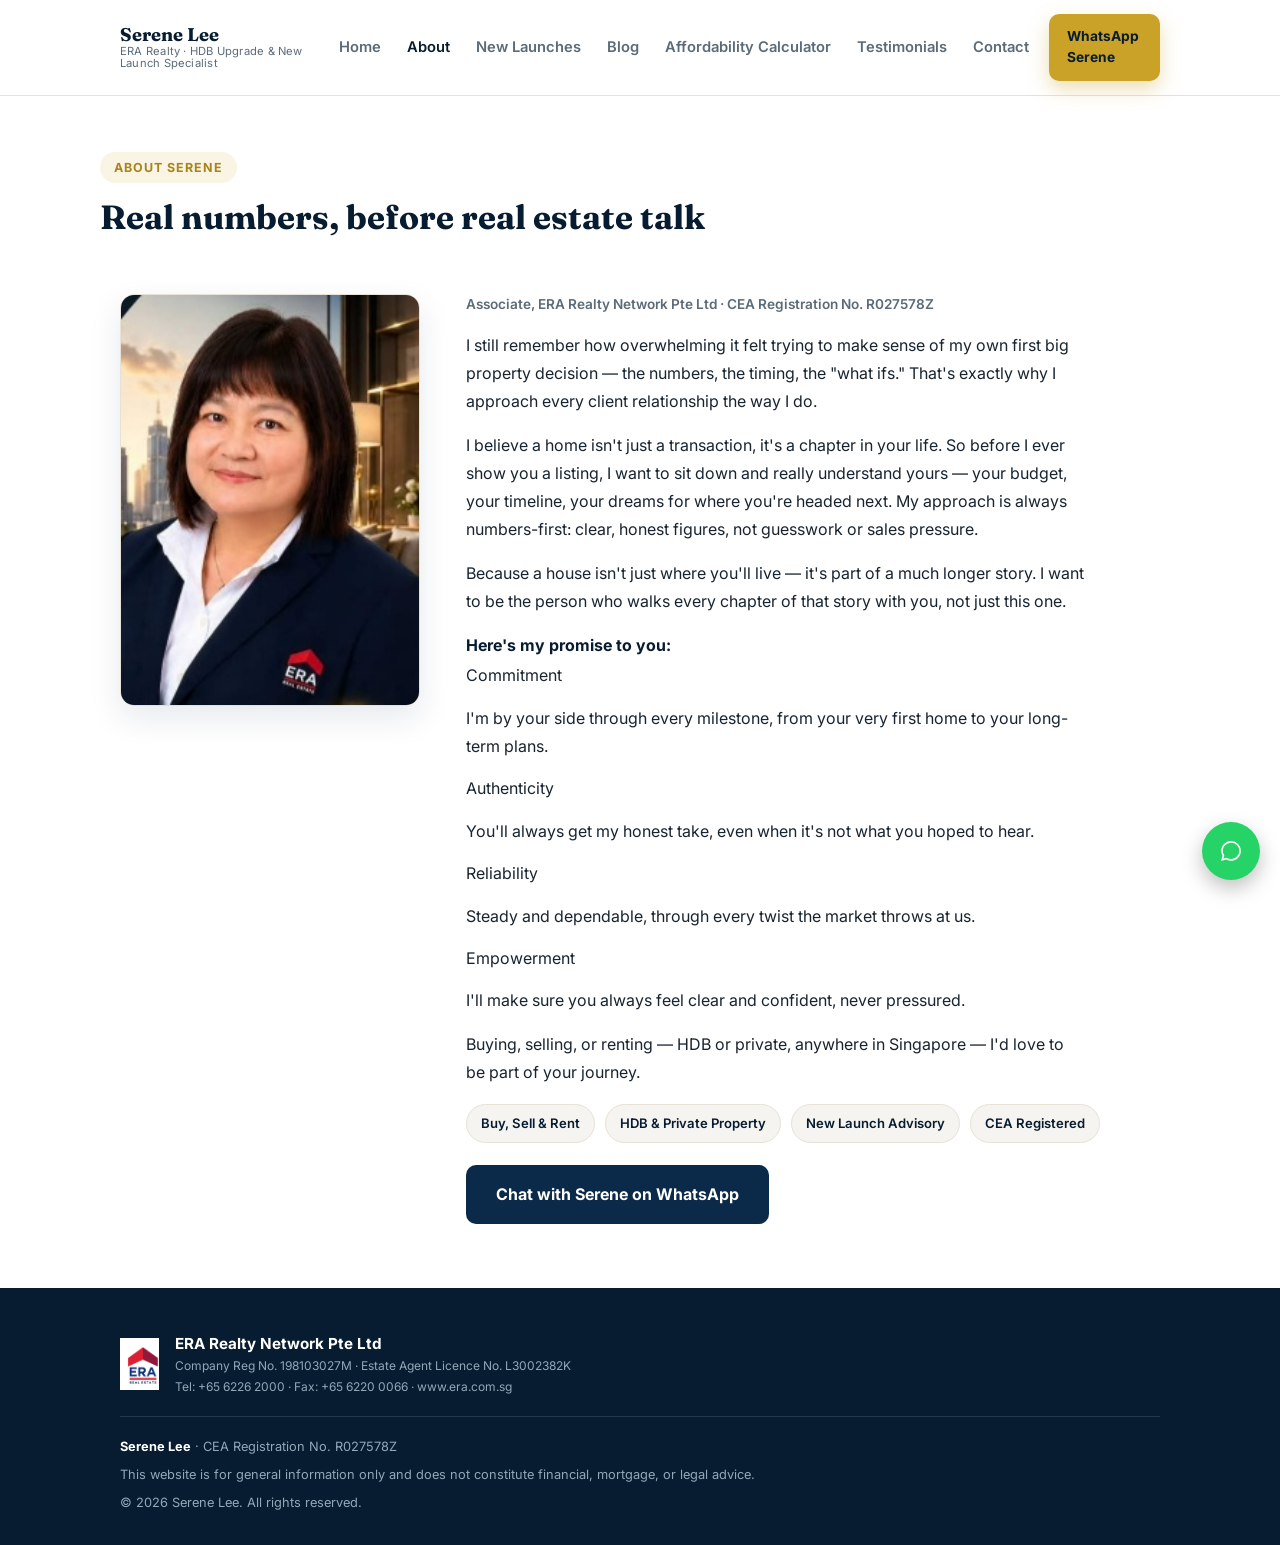
==== about.html @ b57a570b "Add files via upload" ====
<!DOCTYPE html>
<html lang="en-SG">
<head>
<meta charset="UTF-8">
<meta name="viewport" content="width=device-width, initial-scale=1.0">
<title>About Serene Lee | ERA Realty Associate</title>
<meta name="description" content="Meet Serene Lee — ERA Realty associate helping clients buy, sell, and rent HDB and private property across Singapore, with a numbers-first, relationship-focused approach.">
<link rel="icon" href="data:image/svg+xml,<svg xmlns=%22http://www.w3.org/2000/svg%22 viewBox=%220 0 100 100%22><rect width=%22100%22 height=%22100%22 rx=%2220%22 fill=%22%230b2a4a%22/><text x=%2250%22 y=%2266%22 font-size=%2258%22 text-anchor=%22middle%22 fill=%22%23c9a227%22 font-family=%22Georgia,serif%22>S</text></svg>">
<link rel="preconnect" href="https://fonts.googleapis.com">
<link rel="preconnect" href="https://fonts.gstatic.com" crossorigin>
<link href="https://fonts.googleapis.com/css2?family=Fraunces:wght@500;600;700&family=Inter:wght@400;500;600;700&display=swap" rel="stylesheet">
<link rel="stylesheet" href="styles.css">
</head>
<body>

<header>
  <div class="nav-wrap">
    <a href="index.html" class="brand">
      <strong>Serene Lee</strong>
      <span>ERA Realty &middot; HDB Upgrade &amp; New Launch Specialist</span>
    </a>
    <nav class="nav-links" id="navLinks">
      <a href="index.html">Home</a>
      <a href="about.html" class="active">About</a>
      <a href="new-launches.html">New Launches</a>
      <a href="blog.html">Blog</a>
      <a href="calculator.html">Affordability Calculator</a>
      <a href="testimonials.html">Testimonials</a>
      <a href="contact.html">Contact</a>
    </nav>
    <div class="nav-cta">
      <a href="https://wa.me/6580868568?text=Hi%20Serene%2C%20I%20found%20your%20website%20and%20would%20like%20to%20find%20out%20more." target="_blank" rel="noopener" class="btn btn-gold btn-sm">WhatsApp Serene</a>
      <button class="nav-toggle" id="navToggle" aria-label="Toggle menu">&#9776;</button>
    </div>
  </div>
</header>

<div class="page-hero container">
  <span class="eyebrow">About Serene</span>
  <h1 style="font-size:2.1rem;max-width:700px;">Real numbers, before real estate talk</h1>
</div>

<section style="padding-top:20px;">
  <div class="container about-grid">
    <img src="assets/serene-photo.jpg" alt="Serene Lee, ERA Realty" class="about-photo">
    <div class="about-copy">
      <div class="cea">Associate, ERA Realty Network Pte Ltd &middot; CEA Registration No. R027578Z</div>
      <p>I still remember how overwhelming it felt trying to make sense of my own first big property decision — the numbers, the timing, the "what ifs." That's exactly why I approach every client relationship the way I do.</p>
      <p>I believe a home isn't just a transaction, it's a chapter in your life. So before I ever show you a listing, I want to sit down and really understand yours — your budget, your timeline, your dreams for where you're headed next. My approach is always numbers-first: clear, honest figures, not guesswork or sales pressure.</p>
      <p>Because a house isn't just where you'll live — it's part of a much longer story. I want to be the person who walks every chapter of that story with you, not just this one.</p>
      <p style="font-weight:700;color:var(--navy-900);margin-bottom:4px;">Here's my promise to you:</p>
      <div class="care-grid">
        <div class="care-item"><span class="care-label">Commitment</span><p>I'm by your side through every milestone, from your very first home to your long-term plans.</p></div>
        <div class="care-item"><span class="care-label">Authenticity</span><p>You'll always get my honest take, even when it's not what you hoped to hear.</p></div>
        <div class="care-item"><span class="care-label">Reliability</span><p>Steady and dependable, through every twist the market throws at us.</p></div>
        <div class="care-item"><span class="care-label">Empowerment</span><p>I'll make sure you always feel clear and confident, never pressured.</p></div>
      </div>
      <p>Buying, selling, or renting — HDB or private, anywhere in Singapore — I'd love to be part of your journey.</p>
      <div class="chip-row">
        <span class="chip">Buy, Sell &amp; Rent</span>
        <span class="chip">HDB &amp; Private Property</span>
        <span class="chip">New Launch Advisory</span>
        <span class="chip">CEA Registered</span>
      </div>
      <a href="https://wa.me/6580868568?text=Hi%20Serene%2C%20I%27d%20like%20to%20find%20out%20more%20about%20upgrading%20from%20my%20HDB." target="_blank" rel="noopener" class="btn btn-navy">Chat with Serene on WhatsApp</a>
    </div>
  </div>
</section>

<!-- FOOTER -->
<footer>
  <div class="container">
    <div class="footer-era">
      <img src="assets/era-logo.png" alt="ERA Realty Network logo" class="era-logo">
      <div>
        <div class="footer-era-name">ERA Realty Network Pte Ltd</div>
        <div class="footer-era-line">Company Reg No. 198103027M &middot; Estate Agent Licence No. L3002382K</div>
        <div class="footer-era-line">Tel: +65 6226 2000 &middot; Fax: +65 6220 0066 &middot; www.era.com.sg</div>
      </div>
    </div>
    <div class="legal-box">
      <p><strong>Serene Lee</strong> &middot; CEA Registration No. R027578Z</p>
      <p>This website is for general information only and does not constitute financial, mortgage, or legal advice.</p>
      <p>&copy; <span id="year"></span> Serene Lee. All rights reserved.</p>
    </div>
  </div>
</footer>

<a href="https://wa.me/6580868568?text=Hi%20Serene%2C%20I%20found%20your%20website%20and%20would%20like%20to%20find%20out%20more." target="_blank" rel="noopener" class="fab-wa" aria-label="Chat on WhatsApp">
  <svg width="30" height="30" viewBox="0 0 24 24" fill="white"><path d="M17.6 6.32A7.85 7.85 0 0 0 12.04 4c-4.34 0-7.87 3.53-7.87 7.87 0 1.39.36 2.74 1.05 3.93L4 20l4.32-1.13a7.86 7.86 0 0 0 3.72.95h.01c4.34 0 7.87-3.53 7.87-7.87 0-2.1-.82-4.08-2.32-5.63zm-5.56 12.1h-.01a6.5 6.5 0 0 1-3.32-.91l-.24-.14-2.47.65.66-2.41-.16-.25a6.53 6.53 0 0 1-1-3.49c0-3.61 2.94-6.55 6.56-6.55a6.5 6.5 0 0 1 4.63 1.92 6.5 6.5 0 0 1 1.92 4.63c0 3.62-2.94 6.55-6.57 6.55z"/></svg>
</a>

<script src="main.js"></script>
</body>
</html>
---- styles.css ----
/* ==========================================================
   Serene Lee | iamserenelee.com — shared stylesheet
   Used by every page in the multi-page site.
========================================================== */
:root{
  --navy:#0b2a4a;
  --navy-800:#0f3b63;
  --navy-900:#071c30;
  --gold:#c9a227;
  --gold-dark:#a9841a;
  --cream:#ffffff;
  --cream-2:#f5f4f0;
  --ink:#182430;
  --muted:#5c6b78;
  --line:#e6e2d8;
  --success-bg:#eaf3ec;
  --success-ink:#1f5c3e;
  --amber-bg:#fbf1e0;
  --amber-ink:#8a5a12;
  --radius:14px;
  --shadow:0 12px 32px rgba(11,42,74,0.10);
}
*{box-sizing:border-box;}
html{scroll-behavior:smooth;}
body{
  margin:0;
  font-family:'Inter',-apple-system,BlinkMacSystemFont,'Segoe UI',sans-serif;
  color:var(--ink);
  background:var(--cream);
  line-height:1.55;
  -webkit-font-smoothing:antialiased;
}
h1,h2,h3,h4{
  font-family:'Fraunces',Georgia,serif;
  color:var(--navy-900);
  margin:0 0 .5em;
  line-height:1.2;
}
img{max-width:100%;display:block;}
a{color:inherit;}
.container{max-width:1080px;margin:0 auto;padding:0 20px;}
section{padding:64px 0;}
@media(max-width:640px){section{padding:44px 0;}}
.eyebrow{
  display:inline-block;
  font-size:.78rem;
  font-weight:700;
  letter-spacing:.08em;
  text-transform:uppercase;
  color:var(--gold-dark);
  background:rgba(201,162,39,.12);
  padding:6px 14px;
  border-radius:999px;
  margin-bottom:14px;
}
.btn{
  display:inline-flex;
  align-items:center;
  justify-content:center;
  gap:8px;
  padding:15px 28px;
  border-radius:10px;
  font-weight:700;
  font-size:1rem;
  text-decoration:none;
  cursor:pointer;
  border:2px solid transparent;
  transition:transform .15s ease, box-shadow .15s ease, background .15s ease;
  font-family:'Inter',sans-serif;
}
.btn:active{transform:translateY(1px);}
.btn-gold{background:var(--gold);color:var(--navy-900);box-shadow:0 8px 20px rgba(201,162,39,.35);}
.btn-gold:hover{background:var(--gold-dark);}
.btn-outline{background:transparent;border-color:rgba(255,255,255,.55);color:#fff;}
.btn-outline:hover{background:rgba(255,255,255,.12);}
.btn-navy{background:var(--navy);color:#fff;}
.btn-navy:hover{background:var(--navy-800);}
.btn-block{width:100%;}
.btn-sm{padding:10px 16px;font-size:.86rem;}

/* HEADER / NAV */
header{
  position:sticky;top:0;z-index:50;
  background:rgba(255,255,255,.95);
  backdrop-filter:blur(8px);
  border-bottom:1px solid var(--line);
}
.nav-wrap{
  display:flex;align-items:center;justify-content:space-between;
  gap:20px;padding:14px 20px;max-width:1080px;margin:0 auto;
}
.brand{display:flex;flex-direction:column;line-height:1.1;font-family:'Fraunces',serif;text-decoration:none;}
.brand strong{font-size:1.15rem;color:var(--navy-900);}
.brand span{font-size:.7rem;color:var(--muted);font-family:'Inter',sans-serif;letter-spacing:.02em;}
.nav-links{display:flex;gap:26px;font-size:.92rem;font-weight:600;}
.nav-links a{color:var(--muted);text-decoration:none;white-space:nowrap;}
.nav-links a:hover{color:var(--navy-900);}
.nav-links a.active{color:var(--navy-900);}
.nav-cta{display:flex;gap:10px;align-items:center;}
.nav-toggle{
  display:none;background:none;border:none;font-size:1.5rem;line-height:1;
  cursor:pointer;color:var(--navy-900);padding:4px 6px;
}
@media(max-width:900px){
  .nav-links{
    display:none;position:absolute;top:100%;left:0;right:0;
    background:#fff;border-bottom:1px solid var(--line);
    flex-direction:column;gap:0;padding:8px 0;box-shadow:0 12px 24px rgba(11,42,74,.08);
  }
  .nav-links.open{display:flex;}
  .nav-links a{padding:12px 24px;border-bottom:1px solid var(--cream-2);}
  .nav-toggle{display:block;}
  .nav-wrap{position:relative;}
  .nav-cta .btn-sm span.btn-label-full{display:none;}
}

/* HERO */
.hero{
  background:linear-gradient(160deg,var(--navy-900) 0%,var(--navy) 55%,var(--navy-800) 100%);
  color:#fff;padding:64px 0 56px;position:relative;overflow:hidden;
}
.hero::after{
  content:"";position:absolute;inset:0;
  background:radial-gradient(circle at 85% 10%, rgba(201,162,39,.18), transparent 45%);
  pointer-events:none;
}
.hero .container{position:relative;display:flex;gap:50px;align-items:center;flex-wrap:wrap;}
.hero-copy{flex:1;min-width:280px;}
.hero h1{color:#fff;font-size:2.15rem;max-width:600px;}
.hero p.lead{font-size:1.06rem;color:#d9e2ec;max-width:540px;margin-bottom:26px;}
.hero .cta-row{display:flex;flex-wrap:wrap;gap:14px;margin-bottom:30px;}
.hero-photo{
  width:220px;height:300px;object-fit:cover;border-radius:14px;
  box-shadow:0 20px 50px rgba(0,0,0,.35);flex-shrink:0;
}
.trust-row{display:flex;flex-wrap:wrap;gap:10px;}
.trust-chip{
  font-size:.8rem;font-weight:600;color:#eef2f6;
  background:rgba(255,255,255,.08);border:1px solid rgba(255,255,255,.18);
  padding:8px 14px;border-radius:999px;
}
.page-hero{padding:56px 0 20px;}
.page-hero p{color:var(--muted);max-width:600px;font-size:.98rem;}

/* SECTION HEAD */
.section-head{text-align:center;max-width:640px;margin:0 auto 40px;}
.section-head p{color:var(--muted);font-size:1.02rem;}
.section-band{display:flex;justify-content:space-between;align-items:flex-end;margin-bottom:28px;flex-wrap:wrap;gap:12px;}
.section-band .see-all{font-weight:700;color:var(--navy-900);font-size:.9rem;text-decoration:none;}
.band-alt{background:var(--cream-2);}

/* CHIPS */
.chip-row{display:flex;gap:10px;margin:18px 0 22px;flex-wrap:wrap;}
.chip{
  background:var(--cream-2);border:1px solid var(--line);padding:8px 14px;
  border-radius:999px;font-size:.82rem;font-weight:600;color:var(--navy-900);
}

/* CARD GRIDS: launches + blog preview */
.card-grid{display:grid;grid-template-columns:repeat(3,1fr);gap:22px;}
@media(max-width:860px){.card-grid{grid-template-columns:1fr 1fr;}}
@media(max-width:600px){.card-grid{grid-template-columns:1fr;}}
.launch-card{background:#fff;border:1px solid var(--line);border-radius:var(--radius);overflow:hidden;display:flex;flex-direction:column;}
.launch-thumb{height:150px;position:relative;overflow:hidden;background:var(--cream-2);}
.launch-thumb img{width:100%;height:100%;object-fit:cover;display:block;}
.launch-status{
  position:absolute;top:12px;left:12px;background:#fff;color:var(--navy-900);
  font-size:.7rem;font-weight:700;padding:4px 10px;border-radius:999px;
}
.launch-body{padding:18px;flex:1;display:flex;flex-direction:column;}
.launch-name{font-weight:700;font-family:'Fraunces',serif;font-size:1.05rem;}
.launch-meta{color:var(--muted);font-size:.82rem;margin:6px 0;}
.launch-price{color:var(--gold-dark);font-weight:700;font-size:.92rem;margin-bottom:14px;}
.launch-body .btn{margin-top:auto;}

.blog-card{border:1px solid var(--line);border-radius:var(--radius);padding:20px;background:#fff;}
.blog-tag{font-size:.7rem;font-weight:700;padding:4px 10px;border-radius:999px;background:var(--cream-2);color:var(--navy-900);}
.blog-title{font-family:'Fraunces',serif;font-weight:600;font-size:1.05rem;margin:12px 0 8px;}
.blog-excerpt{color:var(--muted);font-size:.85rem;line-height:1.55;}

.blog-list{display:flex;flex-direction:column;gap:1px;background:var(--line);border:1px solid var(--line);border-radius:var(--radius);overflow:hidden;}
.blog-row{background:#fff;padding:26px;display:flex;gap:24px;align-items:center;}
@media(max-width:600px){.blog-row{flex-direction:column;align-items:flex-start;}}
.blog-row-thumb{width:170px;height:110px;border-radius:10px;flex-shrink:0;}
@media(max-width:600px){.blog-row-thumb{width:100%;height:140px;}}

/* TESTIMONIAL PLACEHOLDER */
.testi-empty{
  background:var(--cream-2);border:1.5px dashed var(--line);border-radius:var(--radius);
  text-align:center;padding:44px 30px;max-width:560px;margin:0 auto;
}
.testi-empty .headline{color:var(--navy-900);font-weight:700;font-size:1.05rem;margin-bottom:8px;}
.testi-empty p{color:var(--muted);font-size:.92rem;margin:0;}
.testi-band{background:var(--navy-900);text-align:center;}
.testi-band .headline{color:#fff;font-weight:700;font-size:1.05rem;margin-bottom:6px;}
.testi-band p{color:#9fb2c2;font-size:.9rem;max-width:520px;margin:0 auto;}

/* CTA BANNER */
.cta-banner{background:var(--gold);display:flex;align-items:center;justify-content:space-between;gap:20px;flex-wrap:wrap;}
.cta-banner h2{margin:0;font-size:1.5rem;color:var(--navy-900);}
.cta-banner .btns{display:flex;gap:14px;flex-wrap:wrap;}

/* ABOUT */
.about-grid{display:grid;grid-template-columns:300px 1fr;gap:46px;align-items:start;}
@media(max-width:760px){.about-grid{grid-template-columns:1fr;}}
.about-photo{border-radius:var(--radius);overflow:hidden;box-shadow:var(--shadow);border:1px solid var(--line);width:100%;max-width:300px;}
.about-copy .cea{font-size:.85rem;color:var(--muted);margin-bottom:16px;font-weight:600;}
.about-copy p{line-height:1.75;font-size:1rem;max-width:620px;}

/* CALCULATOR (verbatim from live tested build) */
.calc-section{background:var(--cream);}
.calc-card{background:#fff;border:1px solid var(--line);border-radius:var(--radius);box-shadow:var(--shadow);padding:28px;max-width:720px;margin:0 auto;}
.field{margin-bottom:18px;}
.field label{display:block;font-weight:600;font-size:.92rem;margin-bottom:6px;color:var(--navy-900);}
.field .hint{font-size:.8rem;color:var(--muted);margin-top:4px;}
.field input[type="number"], .field input[type="text"], .field input[type="tel"], .field input[type="email"], .field select{
  width:100%;padding:12px 14px;border-radius:9px;border:1.5px solid var(--line);
  font-size:1rem;font-family:'Inter',sans-serif;background:#fdfcf9;color:var(--ink);
}
.field input:focus, .field select:focus{outline:none;border-color:var(--gold);background:#fff;}
.field-row{display:grid;grid-template-columns:1fr 1fr;gap:14px;}
@media(max-width:520px){.field-row{grid-template-columns:1fr;}}
.checkbox-row{display:flex;align-items:flex-start;gap:10px;margin-bottom:18px;font-size:.92rem;}
.checkbox-row input{margin-top:3px;width:18px;height:18px;flex-shrink:0;}
.cobuyer-block{display:none;border-left:3px solid var(--gold);padding-left:16px;margin:6px 0 18px;}
.cobuyer-block.show{display:block;}
.hdb-price-wrap input:disabled{background:var(--cream-2);color:var(--muted);}
.divider{height:1px;background:var(--line);margin:22px 0;}
#resultsPanel{display:none;margin-top:32px;}
#resultsPanel.show{display:block;}
.result-hero{background:linear-gradient(135deg,var(--navy) 0%,var(--navy-800) 100%);color:#fff;border-radius:var(--radius);padding:26px;text-align:center;margin-bottom:18px;}
.result-hero .figure{font-family:'Fraunces',serif;font-size:2.1rem;font-weight:600;color:var(--gold);margin:6px 0;}
.result-hero .sub{font-size:.88rem;color:#c9d4de;}
.result-grid{display:grid;grid-template-columns:1fr 1fr;gap:14px;margin-bottom:18px;}
@media(max-width:520px){.result-grid{grid-template-columns:1fr;}}
.result-tile{background:var(--cream-2);border-radius:10px;padding:16px;}
.result-tile .label{font-size:.78rem;font-weight:700;text-transform:uppercase;letter-spacing:.04em;color:var(--muted);margin-bottom:4px;}
.result-tile .value{font-size:1.25rem;font-weight:700;color:var(--navy-900);font-family:'Fraunces',serif;}
.result-tile .note{font-size:.78rem;color:var(--muted);margin-top:4px;}
.fit-box{border-radius:10px;padding:16px 18px;margin-bottom:18px;font-size:.92rem;}
.fit-good{background:var(--success-bg);color:var(--success-ink);border:1px solid #bfe0cc;}
.fit-warn{background:var(--amber-bg);color:var(--amber-ink);border:1px solid #edd6a5;}
.hdb-note{background:#fff;border:1px dashed var(--line);border-radius:10px;padding:14px 16px;font-size:.88rem;color:var(--muted);margin-bottom:18px;}
.assumptions{font-size:.78rem;color:var(--muted);margin-bottom:20px;}
.disclaimer{background:#fff8ea;border:1.5px solid #e7cd8b;border-radius:10px;padding:18px 20px;font-size:.88rem;color:#5a4a1c;margin:26px 0;display:flex;gap:12px;align-items:flex-start;}
.disclaimer svg{flex-shrink:0;margin-top:2px;}
.gate-card{background:var(--navy-900);color:#fff;border-radius:var(--radius);padding:26px;text-align:center;margin-top:10px;}
.gate-card h3{color:#fff;}
.gate-card p{color:#cdd8e2;font-size:.92rem;margin-bottom:18px;}
#leadForm{display:none;text-align:left;margin-top:18px;}
#leadForm.show{display:block;}
#leadForm .field label{color:#fff;}
#leadForm .field input, #leadForm .field select{background:#12385c;border-color:#2c4f70;color:#fff;}
#leadForm .field input::placeholder{color:#93a7b8;}
#leadForm .field .hint{color:#9fb2c2;}
.thankyou{display:none;text-align:center;padding:10px 0;}
.thankyou.show{display:block;}
.thankyou .check{font-size:2.4rem;margin-bottom:8px;}
.error-text{color:#b03a2e;font-size:.82rem;margin-top:6px;display:none;}
.error-text.show{display:block;}
.field.invalid input{border-color:#b03a2e;}

/* CONTACT */
.contact-grid{display:grid;grid-template-columns:1.1fr 1fr;gap:46px;}
@media(max-width:760px){.contact-grid{grid-template-columns:1fr;}}
.contact-form .field label{color:var(--navy-900);}
.wa-cta{
  display:flex;align-items:center;gap:12px;background:#1f7a4d;color:#fff;
  padding:16px 20px;border-radius:12px;text-decoration:none;font-weight:700;margin-bottom:20px;
}
.wa-cta:hover{background:#1a6941;}
.contact-card{background:#fff;border:1px solid var(--line);border-radius:12px;padding:22px;margin-bottom:20px;}
.contact-card .name{font-weight:700;color:var(--navy-900);margin-bottom:6px;}
.contact-card .lines{color:var(--muted);font-size:.9rem;line-height:1.7;}
.social-links{display:flex;gap:14px;margin-top:14px;}
.social-links a{
  width:38px;height:38px;border-radius:50%;background:var(--cream-2);
  display:flex;align-items:center;justify-content:center;border:1px solid var(--line);
  font-size:.75rem;font-weight:700;color:var(--navy-900);text-decoration:none;
}
.social-links a:hover{background:var(--gold);color:#fff;}

/* FOOTER */
footer{background:var(--navy-900);color:#cdd8e2;padding:44px 0 24px;}
.footer-era{display:flex;align-items:center;gap:16px;margin-bottom:20px;padding-bottom:20px;border-bottom:1px solid rgba(255,255,255,.12);flex-wrap:wrap;}
.era-logo{height:52px;}
.footer-era-name{color:#fff;font-weight:700;font-size:.95rem;}
.footer-era-line{font-size:.75rem;color:#93a7b8;margin-top:2px;}
.legal-box{font-size:.8rem;color:#93a7b8;}
.legal-box p{margin:0 0 8px;}
.legal-box strong{color:#fff;}

/* FLOATING WHATSAPP */
.fab-wa{
  position:fixed;bottom:20px;right:20px;z-index:60;
  width:58px;height:58px;border-radius:50%;background:#25D366;
  display:flex;align-items:center;justify-content:center;box-shadow:0 8px 20px rgba(0,0,0,.25);
  text-decoration:none;
}
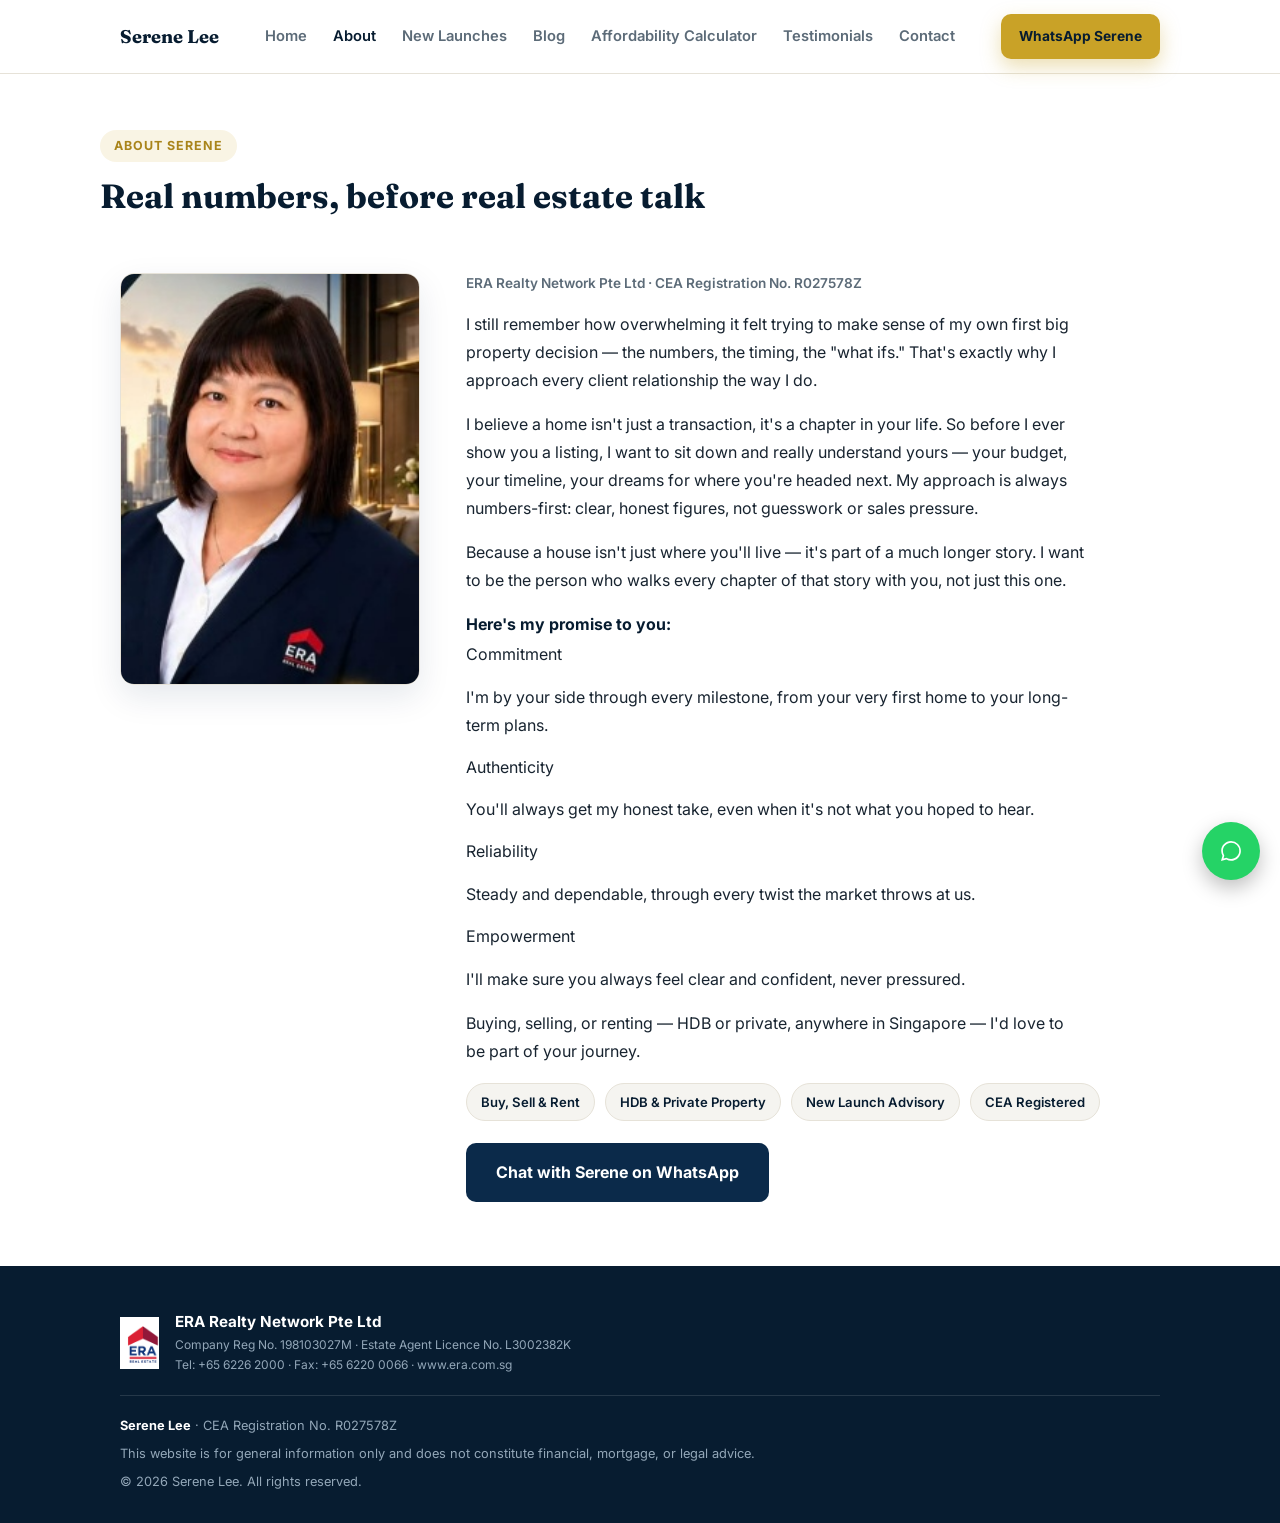
==== commit 6d57a26c: "Add files via upload" ====
--- a/about.html
+++ b/about.html
@@ -3,7 +3,7 @@
 <head>
 <meta charset="UTF-8">
 <meta name="viewport" content="width=device-width, initial-scale=1.0">
-<title>About Serene Lee | ERA Realty Associate</title>
+<title>About Serene Lee | ERA Realty</title>
 <meta name="description" content="Meet Serene Lee — ERA Realty associate helping clients buy, sell, and rent HDB and private property across Singapore, with a numbers-first, relationship-focused approach.">
 <link rel="icon" href="data:image/svg+xml,<svg xmlns=%22http://www.w3.org/2000/svg%22 viewBox=%220 0 100 100%22><rect width=%22100%22 height=%22100%22 rx=%2220%22 fill=%22%230b2a4a%22/><text x=%2250%22 y=%2266%22 font-size=%2258%22 text-anchor=%22middle%22 fill=%22%23c9a227%22 font-family=%22Georgia,serif%22>S</text></svg>">
 <link rel="preconnect" href="https://fonts.googleapis.com">
@@ -17,7 +17,6 @@
   <div class="nav-wrap">
     <a href="index.html" class="brand">
       <strong>Serene Lee</strong>
-      <span>ERA Realty &middot; HDB Upgrade &amp; New Launch Specialist</span>
     </a>
     <nav class="nav-links" id="navLinks">
       <a href="index.html">Home</a>
@@ -44,7 +43,7 @@
   <div class="container about-grid">
     <img src="assets/serene-photo.jpg" alt="Serene Lee, ERA Realty" class="about-photo">
     <div class="about-copy">
-      <div class="cea">Associate, ERA Realty Network Pte Ltd &middot; CEA Registration No. R027578Z</div>
+      <div class="cea">ERA Realty Network Pte Ltd &middot; CEA Registration No. R027578Z</div>
       <p>I still remember how overwhelming it felt trying to make sense of my own first big property decision — the numbers, the timing, the "what ifs." That's exactly why I approach every client relationship the way I do.</p>
       <p>I believe a home isn't just a transaction, it's a chapter in your life. So before I ever show you a listing, I want to sit down and really understand yours — your budget, your timeline, your dreams for where you're headed next. My approach is always numbers-first: clear, honest figures, not guesswork or sales pressure.</p>
       <p>Because a house isn't just where you'll live — it's part of a much longer story. I want to be the person who walks every chapter of that story with you, not just this one.</p>
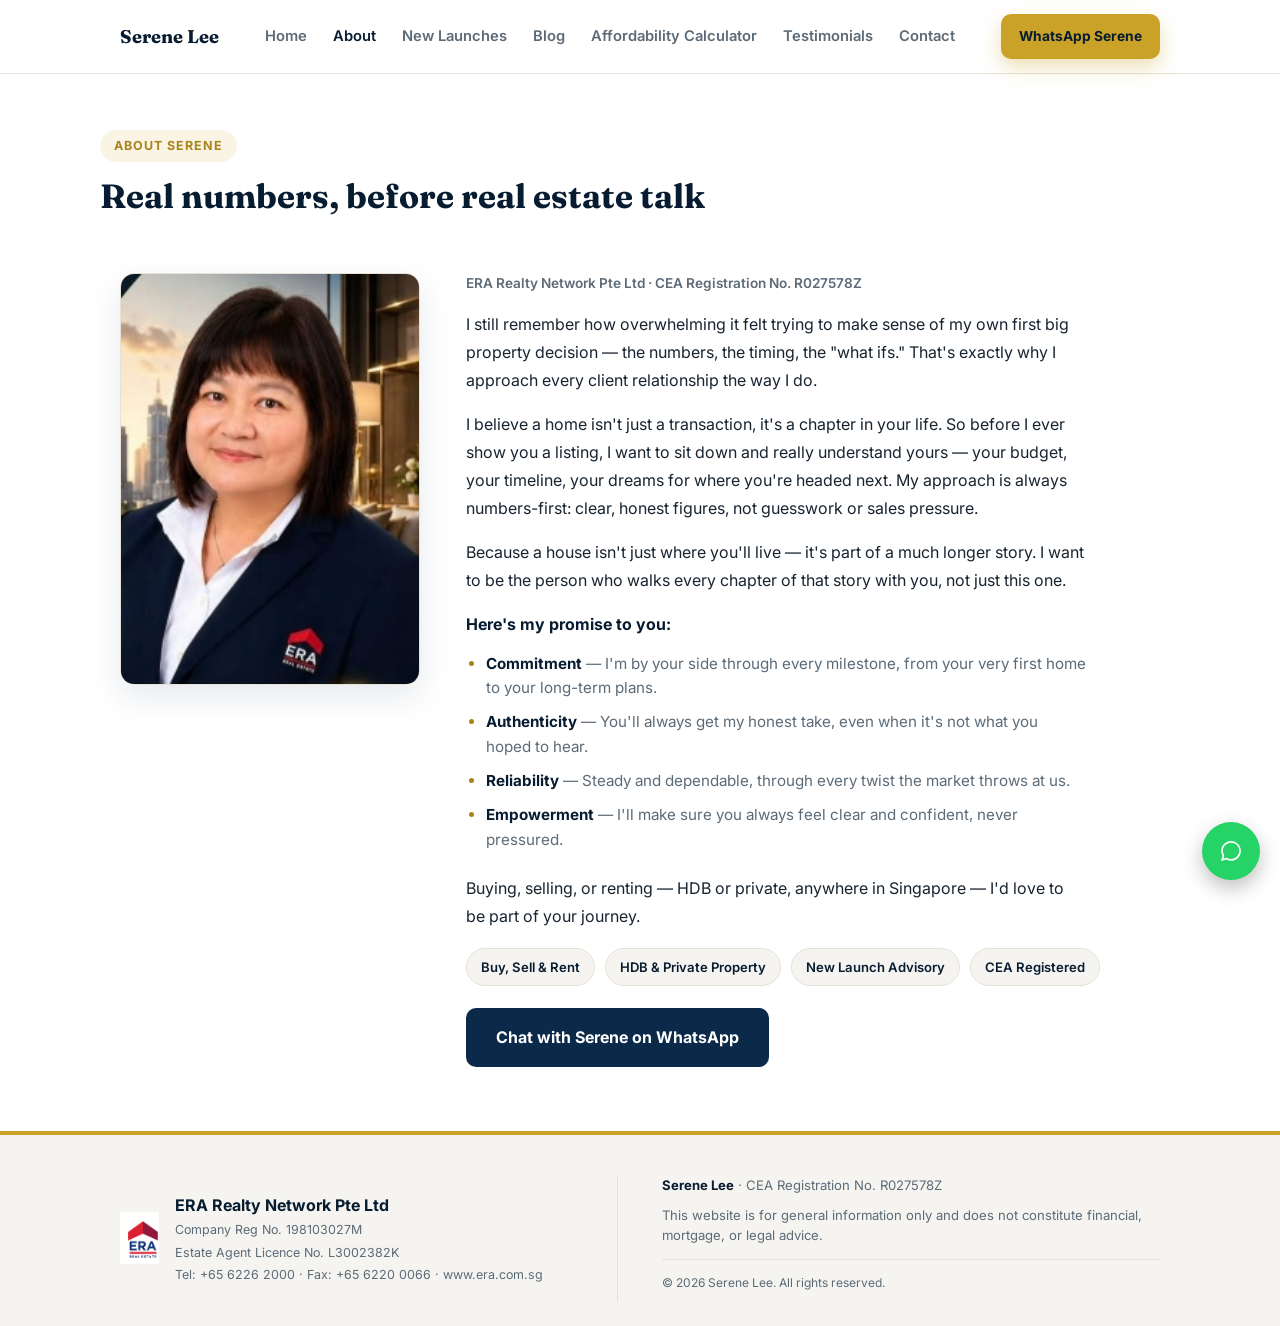
==== commit 6a3157ed: "Add files via upload" ====
--- a/about.html
+++ b/about.html
@@ -48,12 +48,12 @@
       <p>I believe a home isn't just a transaction, it's a chapter in your life. So before I ever show you a listing, I want to sit down and really understand yours — your budget, your timeline, your dreams for where you're headed next. My approach is always numbers-first: clear, honest figures, not guesswork or sales pressure.</p>
       <p>Because a house isn't just where you'll live — it's part of a much longer story. I want to be the person who walks every chapter of that story with you, not just this one.</p>
       <p style="font-weight:700;color:var(--navy-900);margin-bottom:4px;">Here's my promise to you:</p>
-      <div class="care-grid">
-        <div class="care-item"><span class="care-label">Commitment</span><p>I'm by your side through every milestone, from your very first home to your long-term plans.</p></div>
-        <div class="care-item"><span class="care-label">Authenticity</span><p>You'll always get my honest take, even when it's not what you hoped to hear.</p></div>
-        <div class="care-item"><span class="care-label">Reliability</span><p>Steady and dependable, through every twist the market throws at us.</p></div>
-        <div class="care-item"><span class="care-label">Empowerment</span><p>I'll make sure you always feel clear and confident, never pressured.</p></div>
-      </div>
+      <ul class="care-list">
+        <li><strong>Commitment</strong> — I'm by your side through every milestone, from your very first home to your long-term plans.</li>
+        <li><strong>Authenticity</strong> — You'll always get my honest take, even when it's not what you hoped to hear.</li>
+        <li><strong>Reliability</strong> — Steady and dependable, through every twist the market throws at us.</li>
+        <li><strong>Empowerment</strong> — I'll make sure you always feel clear and confident, never pressured.</li>
+      </ul>
       <p>Buying, selling, or renting — HDB or private, anywhere in Singapore — I'd love to be part of your journey.</p>
       <div class="chip-row">
         <span class="chip">Buy, Sell &amp; Rent</span>
@@ -73,7 +73,8 @@
       <img src="assets/era-logo.png" alt="ERA Realty Network logo" class="era-logo">
       <div>
         <div class="footer-era-name">ERA Realty Network Pte Ltd</div>
-        <div class="footer-era-line">Company Reg No. 198103027M &middot; Estate Agent Licence No. L3002382K</div>
+        <div class="footer-era-line">Company Reg No. 198103027M</div>
+        <div class="footer-era-line">Estate Agent Licence No. L3002382K</div>
         <div class="footer-era-line">Tel: +65 6226 2000 &middot; Fax: +65 6220 0066 &middot; www.era.com.sg</div>
       </div>
     </div>
--- a/styles.css
+++ b/styles.css
@@ -206,6 +206,12 @@
 .about-photo{border-radius:var(--radius);overflow:hidden;box-shadow:var(--shadow);border:1px solid var(--line);width:100%;max-width:300px;}
 .about-copy .cea{font-size:.85rem;color:var(--muted);margin-bottom:16px;font-weight:600;}
 .about-copy p{line-height:1.75;font-size:1rem;max-width:620px;}
+
+/* CARE mission list */
+ul.care-list{margin:14px 0 22px;padding-left:20px;max-width:620px;}
+ul.care-list li{margin-bottom:10px;line-height:1.6;font-size:.95rem;color:var(--muted);}
+ul.care-list li strong{color:var(--navy-900);}
+ul.care-list li::marker{color:var(--gold-dark);}
 
 /* CALCULATOR (verbatim from live tested build) */
 .calc-section{background:var(--cream);}
@@ -281,14 +287,22 @@
 .social-links a:hover{background:var(--gold);color:#fff;}
 
 /* FOOTER */
-footer{background:var(--navy-900);color:#cdd8e2;padding:44px 0 24px;}
-.footer-era{display:flex;align-items:center;gap:16px;margin-bottom:20px;padding-bottom:20px;border-bottom:1px solid rgba(255,255,255,.12);flex-wrap:wrap;}
+footer{background:var(--cream-2);color:var(--muted);padding:40px 0 24px;border-top:4px solid var(--gold);}
+footer .container{display:flex;gap:44px;flex-wrap:wrap;}
+.footer-era{
+  display:flex;align-items:center;gap:16px;flex:1 1 320px;min-width:260px;
+  margin-bottom:0;padding:0 40px 0 0;border-bottom:none;border-right:1px solid var(--line);
+}
+@media(max-width:760px){
+  .footer-era{border-right:none;border-bottom:1px solid var(--line);padding:0 0 22px;margin-bottom:22px;width:100%;}
+}
 .era-logo{height:52px;}
-.footer-era-name{color:#fff;font-weight:700;font-size:.95rem;}
-.footer-era-line{font-size:.75rem;color:#93a7b8;margin-top:2px;}
-.legal-box{font-size:.8rem;color:#93a7b8;}
-.legal-box p{margin:0 0 8px;}
-.legal-box strong{color:#fff;}
+.footer-era-name{color:var(--navy-900);font-weight:700;font-size:1rem;}
+.footer-era-line{font-size:.78rem;color:var(--muted);margin-top:3px;}
+.legal-box{font-size:.82rem;color:var(--muted);flex:1 1 320px;min-width:260px;}
+.legal-box p{margin:0 0 9px;}
+.legal-box strong{color:var(--navy-900);}
+.legal-box p:last-child{margin-top:14px;padding-top:14px;border-top:1px solid var(--line);font-size:.75rem;}
 
 /* FLOATING WHATSAPP */
 .fab-wa{
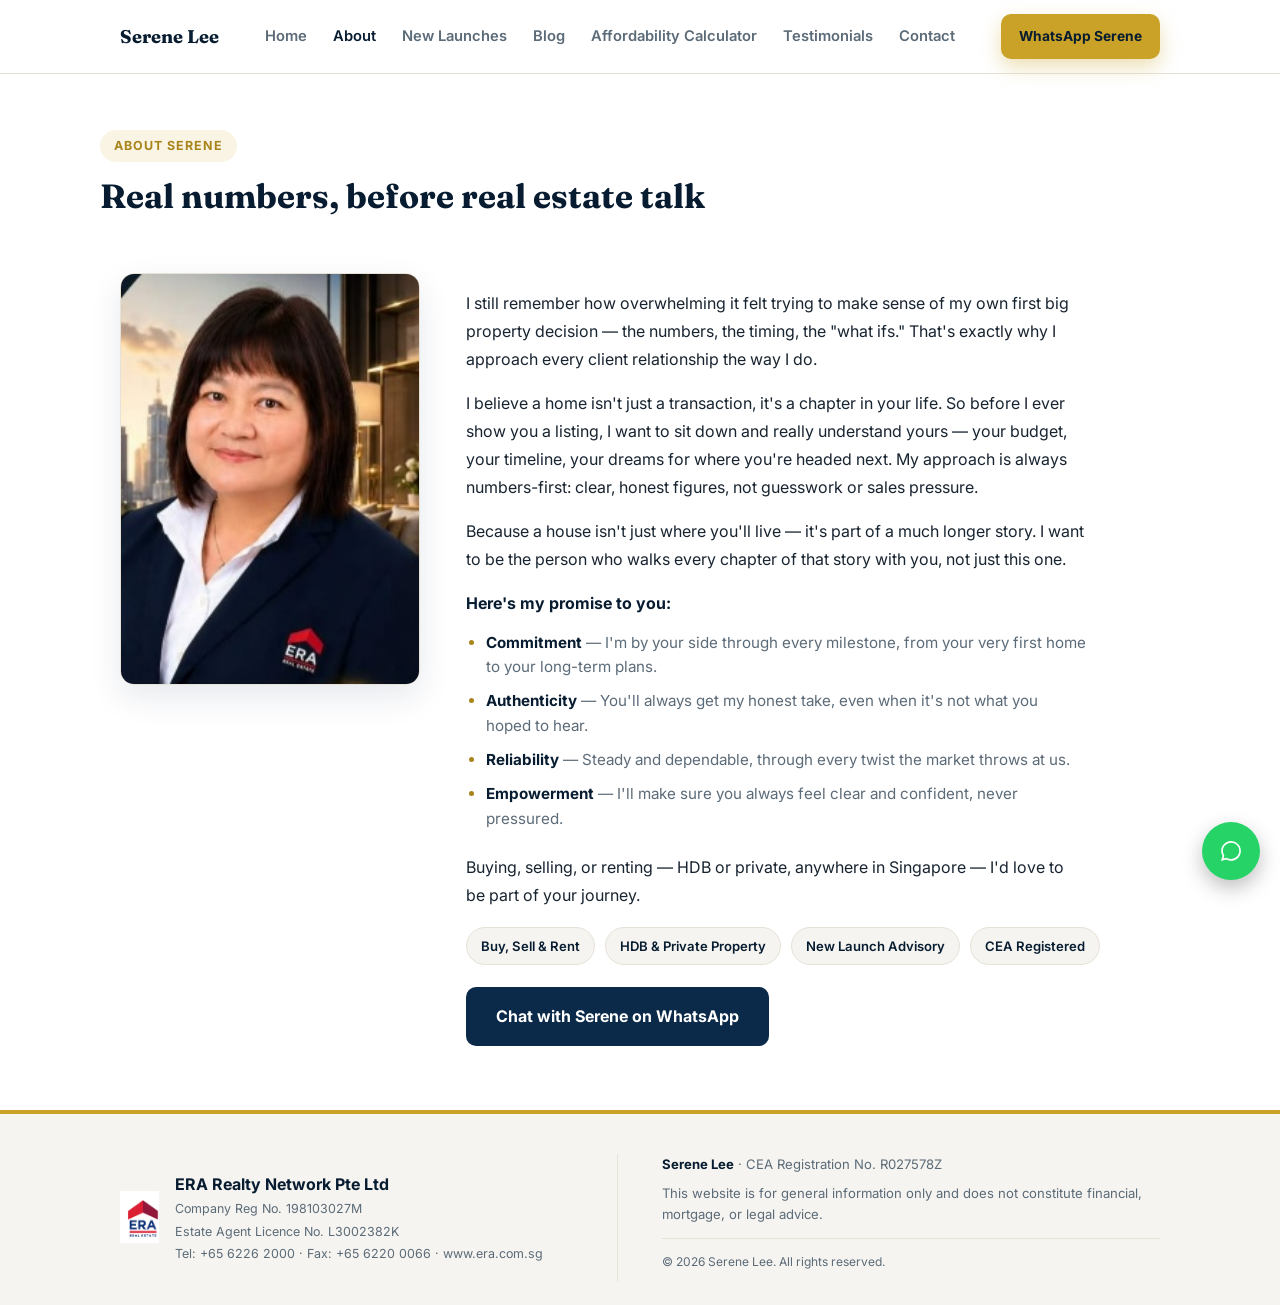
==== commit b98c8d5d: "Add files via upload" ====
--- a/about.html
+++ b/about.html
@@ -43,7 +43,6 @@
   <div class="container about-grid">
     <img src="assets/serene-photo.jpg" alt="Serene Lee, ERA Realty" class="about-photo">
     <div class="about-copy">
-      <div class="cea">ERA Realty Network Pte Ltd &middot; CEA Registration No. R027578Z</div>
       <p>I still remember how overwhelming it felt trying to make sense of my own first big property decision — the numbers, the timing, the "what ifs." That's exactly why I approach every client relationship the way I do.</p>
       <p>I believe a home isn't just a transaction, it's a chapter in your life. So before I ever show you a listing, I want to sit down and really understand yours — your budget, your timeline, your dreams for where you're headed next. My approach is always numbers-first: clear, honest figures, not guesswork or sales pressure.</p>
       <p>Because a house isn't just where you'll live — it's part of a much longer story. I want to be the person who walks every chapter of that story with you, not just this one.</p>
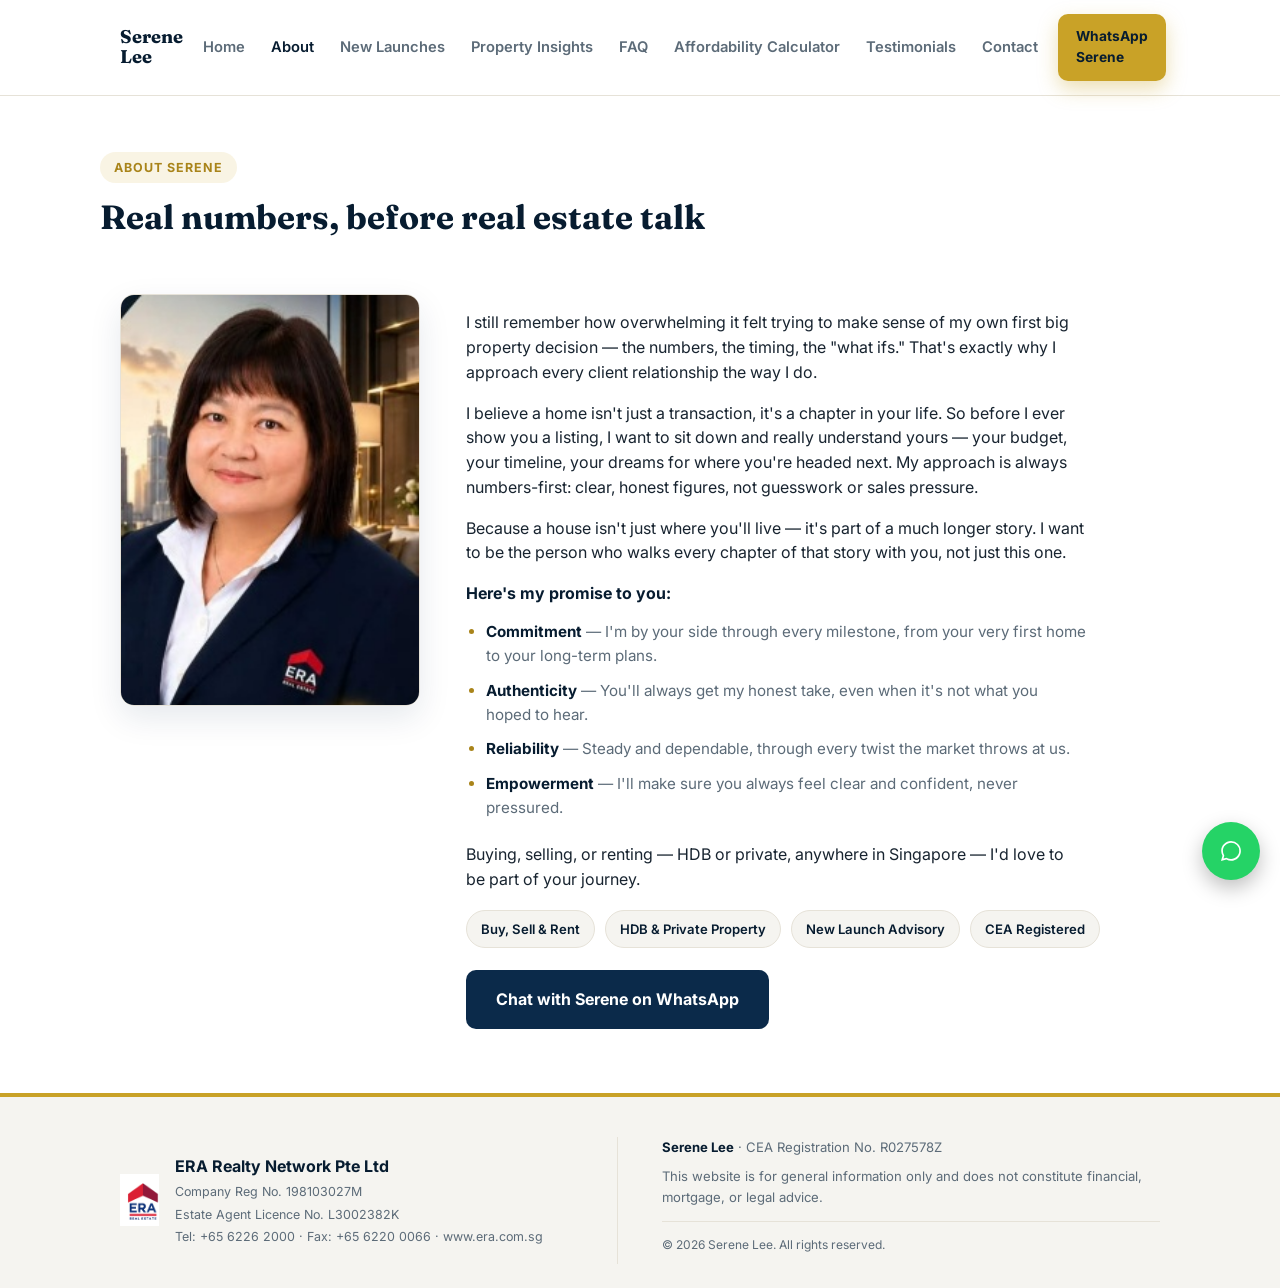
==== commit ec284958: "Add files via upload" ====
--- a/about.html
+++ b/about.html
@@ -3,8 +3,37 @@
 <head>
 <meta charset="UTF-8">
 <meta name="viewport" content="width=device-width, initial-scale=1.0">
-<title>About Serene Lee | ERA Realty</title>
+<title>About Serene Lee | HDB Upgrade &amp; New Launch Specialist, ERA</title>
 <meta name="description" content="Meet Serene Lee — ERA Realty associate helping clients buy, sell, and rent HDB and private property across Singapore, with a numbers-first, relationship-focused approach.">
+<link rel="canonical" href="https://iamserenelee.com/about.html">
+<meta property="og:title" content="About Serene Lee | HDB Upgrade & New Launch Specialist, ERA">
+<meta property="og:description" content="Meet Serene Lee — ERA Realty associate helping clients buy, sell, and rent HDB and private property across Singapore, with a numbers-first, relationship-focused approach.">
+<meta property="og:image" content="https://iamserenelee.com/assets/serene-photo.jpg">
+<meta property="og:url" content="https://iamserenelee.com/about.html">
+<meta property="og:type" content="website">
+<meta name="twitter:card" content="summary_large_image">
+<meta name="twitter:title" content="About Serene Lee | HDB Upgrade & New Launch Specialist, ERA">
+<meta name="twitter:description" content="Meet Serene Lee — ERA Realty associate helping clients buy, sell, and rent HDB and private property across Singapore, with a numbers-first, relationship-focused approach.">
+<meta name="twitter:image" content="https://iamserenelee.com/assets/serene-photo.jpg">
+<script type="application/ld+json">
+{
+  "@context": "https://schema.org",
+  "@type": "RealEstateAgent",
+  "name": "Serene Lee",
+  "url": "https://iamserenelee.com/",
+  "image": "https://iamserenelee.com/assets/serene-photo.jpg",
+  "telephone": "+65-8086-8568",
+  "email": "serenelcc@gmail.com",
+  "areaServed": { "@type": "Country", "name": "Singapore" },
+  "memberOf": {
+    "@type": "Organization",
+    "name": "ERA Realty Network Pte Ltd",
+    "url": "https://www.era.com.sg",
+    "telephone": "+65-6226-2000"
+  },
+  "identifier": "CEA Registration No. R027578Z"
+}
+</script>
 <link rel="icon" href="data:image/svg+xml,<svg xmlns=%22http://www.w3.org/2000/svg%22 viewBox=%220 0 100 100%22><rect width=%22100%22 height=%22100%22 rx=%2220%22 fill=%22%230b2a4a%22/><text x=%2250%22 y=%2266%22 font-size=%2258%22 text-anchor=%22middle%22 fill=%22%23c9a227%22 font-family=%22Georgia,serif%22>S</text></svg>">
 <link rel="preconnect" href="https://fonts.googleapis.com">
 <link rel="preconnect" href="https://fonts.gstatic.com" crossorigin>
@@ -22,7 +51,8 @@
       <a href="index.html">Home</a>
       <a href="about.html" class="active">About</a>
       <a href="new-launches.html">New Launches</a>
-      <a href="blog.html">Blog</a>
+      <a href="blog.html">Property Insights</a>
+      <a href="faq.html">FAQ</a>
       <a href="calculator.html">Affordability Calculator</a>
       <a href="testimonials.html">Testimonials</a>
       <a href="contact.html">Contact</a>
--- a/styles.css
+++ b/styles.css
@@ -17,6 +17,7 @@
   --success-ink:#1f5c3e;
   --amber-bg:#fbf1e0;
   --amber-ink:#8a5a12;
+  --danger:#c0392b;
   --radius:14px;
   --shadow:0 12px 32px rgba(11,42,74,0.10);
 }
@@ -156,6 +157,17 @@
   border-radius:999px;font-size:.82rem;font-weight:600;color:var(--navy-900);
 }
 
+/* NEW LAUNCHES: filter + sort bar */
+.filter-bar{display:flex;flex-wrap:wrap;gap:16px 28px;align-items:center;justify-content:space-between;margin-bottom:24px;padding-bottom:20px;border-bottom:1px solid var(--line);}
+.filter-group{display:flex;flex-wrap:wrap;gap:8px;align-items:center;}
+.filter-group-label{font-weight:600;font-size:.8rem;color:var(--muted);margin-right:2px;}
+.filter-chip{background:#fff;border:1px solid var(--line);padding:7px 14px;border-radius:999px;font-size:.82rem;font-weight:600;color:var(--navy-900);cursor:pointer;transition:border-color .15s,background .15s,color .15s;}
+.filter-chip:hover{border-color:var(--gold-dark);}
+.filter-chip.active{background:var(--navy-900);border-color:var(--navy-900);color:#fff;}
+.sort-select{padding:8px 12px;border-radius:9px;border:1.5px solid var(--line);font-size:.85rem;font-family:'Inter',sans-serif;color:var(--navy-900);background:#fff;cursor:pointer;}
+.sort-select:focus{outline:none;border-color:var(--gold);}
+.no-results{color:var(--muted);font-size:.95rem;padding:30px 0;text-align:center;}
+
 /* CARD GRIDS: launches + blog preview */
 .card-grid{display:grid;grid-template-columns:repeat(3,1fr);gap:22px;}
 @media(max-width:860px){.card-grid{grid-template-columns:1fr 1fr;}}
@@ -204,8 +216,7 @@
 .about-grid{display:grid;grid-template-columns:300px 1fr;gap:46px;align-items:start;}
 @media(max-width:760px){.about-grid{grid-template-columns:1fr;}}
 .about-photo{border-radius:var(--radius);overflow:hidden;box-shadow:var(--shadow);border:1px solid var(--line);width:100%;max-width:300px;}
-.about-copy .cea{font-size:.85rem;color:var(--muted);margin-bottom:16px;font-weight:600;}
-.about-copy p{line-height:1.75;font-size:1rem;max-width:620px;}
+.about-copy p{line-height:1.55;font-size:1rem;max-width:620px;}
 
 /* CARE mission list */
 ul.care-list{margin:14px 0 22px;padding-left:20px;max-width:620px;}
@@ -230,7 +241,21 @@
 .checkbox-row input{margin-top:3px;width:18px;height:18px;flex-shrink:0;}
 .cobuyer-block{display:none;border-left:3px solid var(--gold);padding-left:16px;margin:6px 0 18px;}
 .cobuyer-block.show{display:block;}
-.hdb-price-wrap input:disabled{background:var(--cream-2);color:var(--muted);}
+.ptype-row{display:flex;gap:10px;flex-wrap:wrap;margin-top:8px;}
+.ptype-option{display:flex;align-items:center;gap:7px;border:1px solid var(--line);border-radius:999px;padding:9px 16px;font-size:.9rem;cursor:pointer;color:var(--navy-900);background:#fff;transition:border-color .15s;}
+.ptype-option:has(input:checked){border-color:var(--gold-dark);background:var(--cream-2);font-weight:600;}
+.ptype-option input{accent-color:var(--gold-dark);width:16px;height:16px;}
+.loantype-block{margin:0 0 18px;}
+.live-total{display:flex;justify-content:space-between;gap:10px;font-size:.85rem;color:var(--muted);margin:-8px 0 18px;padding-top:8px;border-top:1px dashed var(--line);}
+.live-total strong{color:var(--navy-900);font-size:.95rem;}
+.financing-vars{border:1px solid var(--line);border-radius:10px;padding:16px;background:var(--cream-2);}
+.slider-row{display:flex;align-items:center;gap:12px;margin-bottom:14px;}
+.slider-row:last-of-type{margin-bottom:10px;}
+.slider-label{flex:0 0 92px;font-size:.85rem;color:var(--navy-900);font-weight:600;}
+.slider-row input[type="range"]{flex:1 1 auto;accent-color:var(--gold-dark);min-width:0;}
+.slider-num-wrap{display:flex;align-items:center;gap:4px;flex:0 0 auto;}
+.slider-number{width:52px;padding:6px 4px;text-align:center;border-radius:7px;border:1.5px solid var(--line);font-size:.9rem;font-family:'Inter',sans-serif;background:#fff;color:var(--ink);}
+.slider-unit{font-size:.8rem;color:var(--muted);}
 .divider{height:1px;background:var(--line);margin:22px 0;}
 #resultsPanel{display:none;margin-top:32px;}
 #resultsPanel.show{display:block;}
@@ -243,6 +268,40 @@
 .result-tile .label{font-size:.78rem;font-weight:700;text-transform:uppercase;letter-spacing:.04em;color:var(--muted);margin-bottom:4px;}
 .result-tile .value{font-size:1.25rem;font-weight:700;color:var(--navy-900);font-family:'Fraunces',serif;}
 .result-tile .note{font-size:.78rem;color:var(--muted);margin-top:4px;}
+.result-tile-wide{grid-column:1/-1;border:1px solid var(--line);background:#fff;}
+.slider-row input:disabled{opacity:.5;cursor:not-allowed;}
+/* Always 2 columns, even on narrow phones — each line stacks its label above
+   its value (rather than side-by-side) so long labels wrap onto their own
+   lines instead of squeezing or clipping the number next to them. */
+.scenario-grid{display:grid;grid-template-columns:1fr 1fr;gap:8px;margin-bottom:18px;}
+.scenario-card{border:1px solid var(--line);border-radius:10px;padding:10px;background:#fff;min-width:0;}
+.scenario-card-title{font-weight:700;color:var(--navy-900);font-size:.72rem;line-height:1.3;margin-bottom:8px;padding-bottom:6px;border-bottom:1px solid var(--line);display:flex;align-items:flex-end;}
+.scenario-line{display:flex;flex-direction:column;gap:1px;font-size:.68rem;line-height:1.3;color:var(--muted);padding:5px 0;border-bottom:1px dashed var(--line);}
+.scenario-line:last-child{border-bottom:none;}
+.scenario-line strong{color:var(--navy-900);font-weight:700;font-size:.9rem;}
+.scenario-line-highlight{margin-top:2px;padding-top:8px;border-top:1px solid var(--line);border-bottom:none;}
+.scenario-line-highlight strong{color:var(--gold-dark);}
+.scenario-line-highlight strong.gap-shortfall{color:var(--danger);font-weight:800;}
+.scenario-note{font-size:.78rem;color:var(--muted);font-style:italic;}
+.scenario-card-wide{margin-bottom:18px;}
+.scenario-card-wide .scenario-note{margin-top:8px;}
+/* Upfront Costs (BSD + Fees) is collapsed into one summary row by default —
+   tap/click to expand the BSD / legal & resale fee / total-needed breakdown,
+   so the card doesn't grow 3 lines taller for every buyer who doesn't need
+   the detail. Native <details>/<summary> handles the show/hide, no JS needed. */
+.scenario-details .scenario-line{border-bottom:1px dashed var(--line);}
+.scenario-details .scenario-line:last-child{border-bottom:none;}
+.scenario-summary{cursor:pointer;list-style:none;position:relative;padding-right:16px;-webkit-tap-highlight-color:transparent;}
+.scenario-summary::-webkit-details-marker{display:none;}
+.scenario-summary::after{content:'▾';position:absolute;right:0;top:50%;transform:translateY(-50%);font-size:.65em;color:var(--muted);transition:transform .15s ease;}
+.scenario-details[open] .scenario-summary::after{transform:translateY(-50%) rotate(180deg);}
+.scenario-details .scenario-line span{padding-left:10px;opacity:.9;}
+@media(min-width:640px){
+  .scenario-card{padding:16px;}
+  .scenario-card-title{font-size:.9rem;margin-bottom:12px;padding-bottom:8px;}
+  .scenario-line{flex-direction:row;justify-content:space-between;align-items:baseline;gap:10px;font-size:.85rem;padding:6px 0;}
+  .scenario-line strong{font-size:.92rem;text-align:right;}
+}
 .fit-box{border-radius:10px;padding:16px 18px;margin-bottom:18px;font-size:.92rem;}
 .fit-good{background:var(--success-bg);color:var(--success-ink);border:1px solid #bfe0cc;}
 .fit-warn{background:var(--amber-bg);color:var(--amber-ink);border:1px solid #edd6a5;}
@@ -304,6 +363,30 @@
 .legal-box strong{color:var(--navy-900);}
 .legal-box p:last-child{margin-top:14px;padding-top:14px;border-top:1px solid var(--line);font-size:.75rem;}
 
+/* FAQ PAGE */
+.faq-disclaimer{background:var(--amber-bg);color:var(--amber-ink);border-radius:var(--radius);padding:16px 20px;font-size:.86rem;line-height:1.55;margin-bottom:34px;}
+.faq-toc{display:flex;gap:10px;flex-wrap:wrap;margin-bottom:8px;}
+.faq-toc a{background:#fff;border:1px solid var(--line);padding:9px 18px;border-radius:999px;font-size:.85rem;font-weight:700;color:var(--navy-900);text-decoration:none;transition:border-color .15s;}
+.faq-toc a:hover{border-color:var(--gold-dark);}
+.faq-category{scroll-margin-top:90px;padding-top:10px;}
+.faq-category-head{display:flex;align-items:baseline;gap:12px;margin-bottom:22px;}
+.faq-category-head h2{font-size:1.55rem;margin:0;}
+.faq-category-count{color:var(--muted);font-size:.85rem;font-weight:600;}
+.faq-item{border:1px solid var(--line);border-radius:var(--radius);background:#fff;margin-bottom:14px;overflow:hidden;}
+.faq-item summary{padding:18px 22px;font-weight:700;font-family:'Fraunces',serif;font-size:1rem;cursor:pointer;list-style:none;display:flex;justify-content:space-between;align-items:center;gap:16px;color:var(--navy-900);}
+.faq-item summary::-webkit-details-marker{display:none;}
+.faq-item summary .faq-plus{font-size:1.5rem;color:var(--gold-dark);flex-shrink:0;font-weight:400;line-height:1;transition:transform .15s;display:inline-block;}
+.faq-item[open] summary .faq-plus{transform:rotate(45deg);}
+.faq-answer{padding:0 22px 22px;color:var(--ink);font-size:.93rem;line-height:1.6;}
+.faq-answer p{margin:0 0 12px;}
+.faq-answer p:last-child{margin-bottom:0;}
+.faq-answer .faq-table-wrap{overflow-x:auto;margin:6px 0 16px;}
+.faq-answer table{width:100%;border-collapse:collapse;margin:0;font-size:.85rem;min-width:420px;}
+.faq-answer th,.faq-answer td{border:1px solid var(--line);padding:8px 12px;text-align:left;vertical-align:top;}
+.faq-answer th{background:var(--cream-2);font-weight:700;color:var(--navy-900);}
+.faq-note{background:var(--amber-bg);color:var(--amber-ink);border-radius:10px;padding:10px 14px;font-size:.82rem;margin-top:2px;}
+.faq-section-divider{height:1px;background:var(--line);margin:44px 0;border:0;}
+
 /* FLOATING WHATSAPP */
 .fab-wa{
   position:fixed;bottom:20px;right:20px;z-index:60;
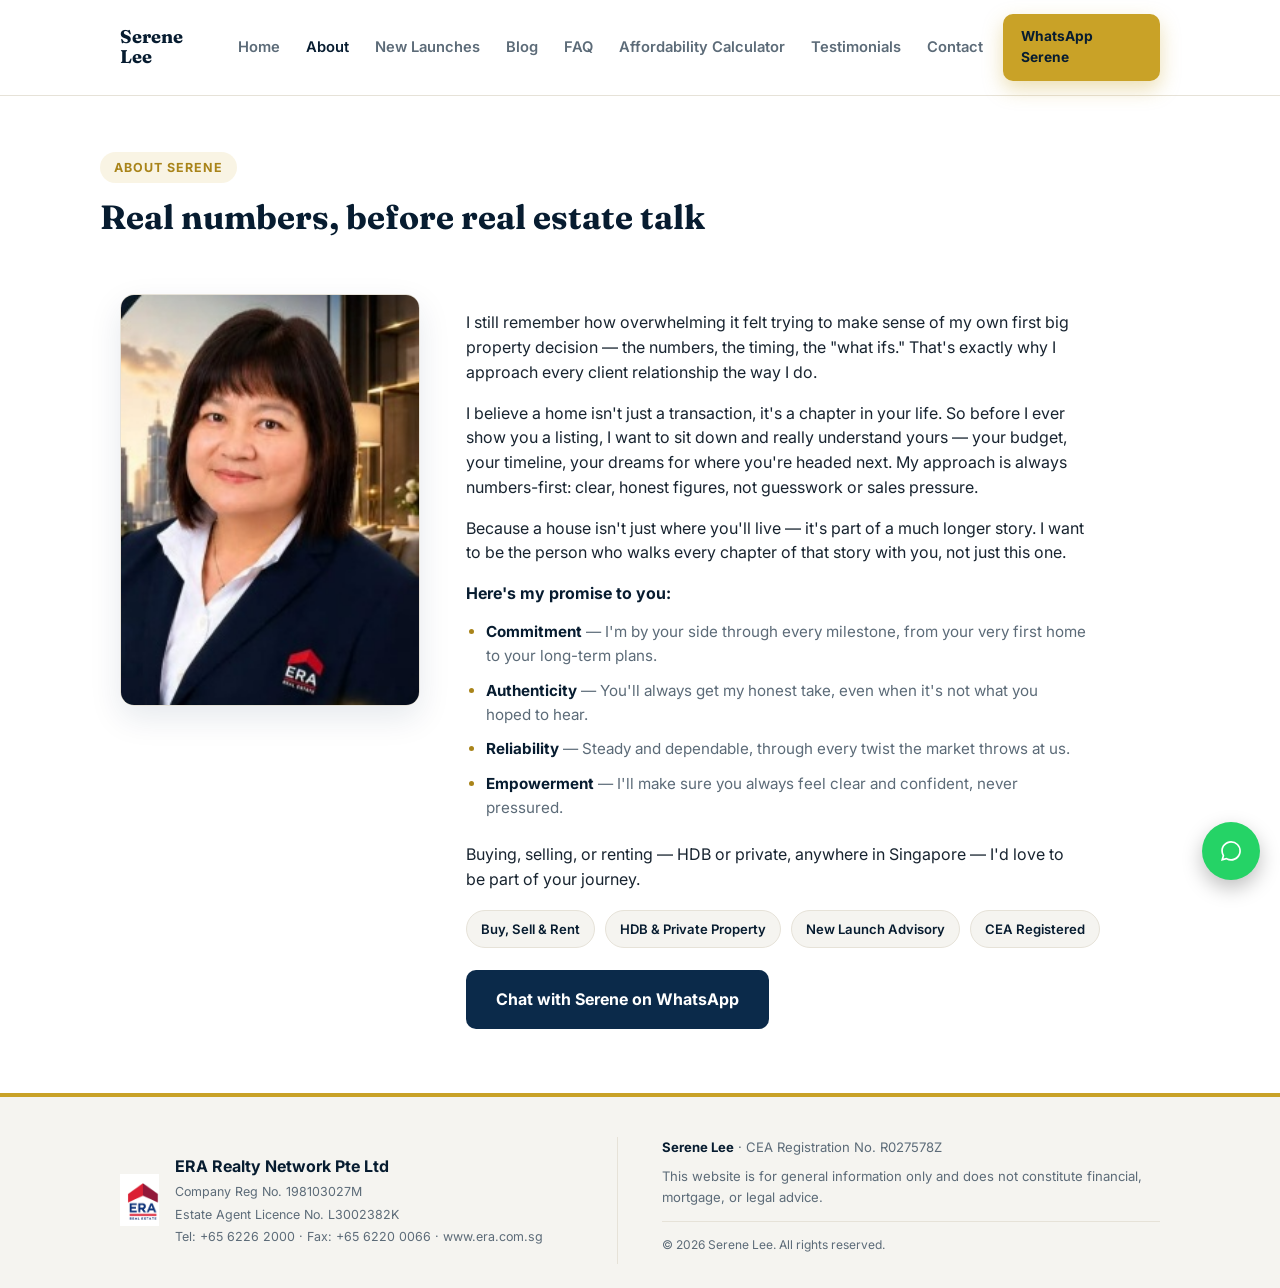
==== commit fa22873f: "Add files via upload" ====
--- a/about.html
+++ b/about.html
@@ -51,7 +51,7 @@
       <a href="index.html">Home</a>
       <a href="about.html" class="active">About</a>
       <a href="new-launches.html">New Launches</a>
-      <a href="blog.html">Property Insights</a>
+      <a href="blog.html">Blog</a>
       <a href="faq.html">FAQ</a>
       <a href="calculator.html">Affordability Calculator</a>
       <a href="testimonials.html">Testimonials</a>
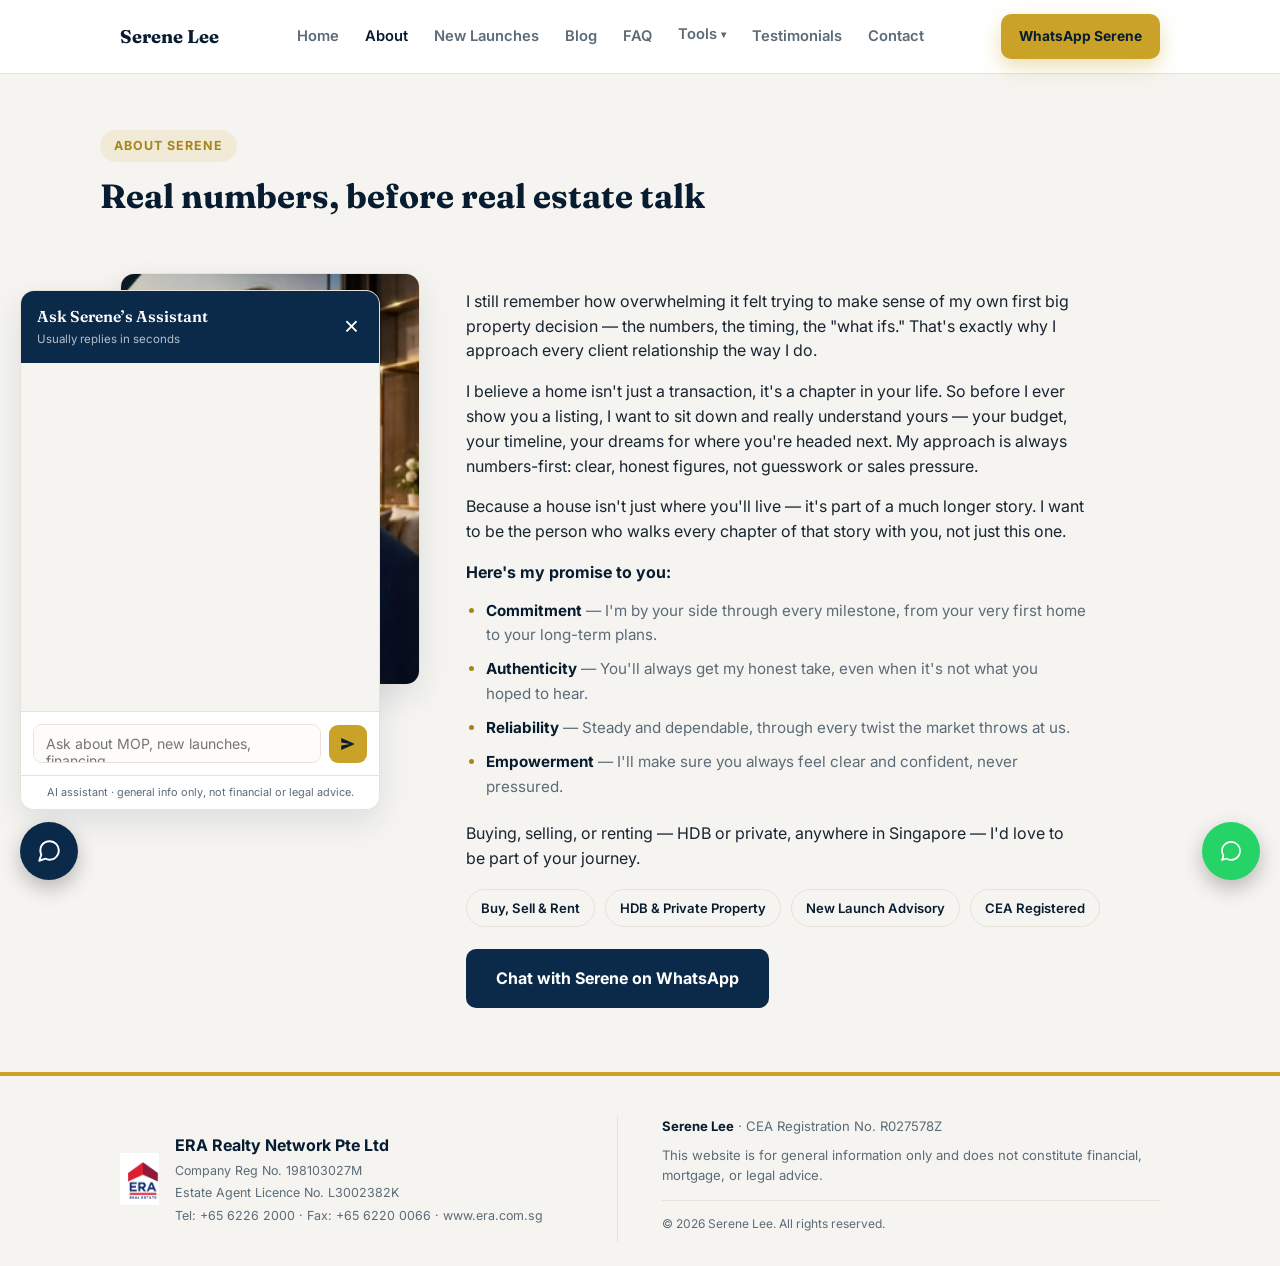
==== commit fa5c7b64: "Add files via upload" ====
--- a/about.html
+++ b/about.html
@@ -3,25 +3,25 @@
 <head>
 <meta charset="UTF-8">
 <meta name="viewport" content="width=device-width, initial-scale=1.0">
-<title>About Serene Lee | HDB Upgrade &amp; New Launch Specialist, ERA</title>
-<meta name="description" content="Meet Serene Lee — ERA Realty associate helping clients buy, sell, and rent HDB and private property across Singapore, with a numbers-first, relationship-focused approach.">
-<link rel="canonical" href="https://iamserenelee.com/about.html">
-<meta property="og:title" content="About Serene Lee | HDB Upgrade & New Launch Specialist, ERA">
-<meta property="og:description" content="Meet Serene Lee — ERA Realty associate helping clients buy, sell, and rent HDB and private property across Singapore, with a numbers-first, relationship-focused approach.">
-<meta property="og:image" content="https://iamserenelee.com/assets/serene-photo.jpg">
-<meta property="og:url" content="https://iamserenelee.com/about.html">
+<title>About Serene Lee | HDB Resale, Condo &amp; New Launch Specialist</title>
+<meta name="description" content="Meet Serene Lee, ERA Realty — helping Singapore clients buy, sell, and rent HDB and private property with a numbers-first, relationship-focused approach.">
+<link rel="canonical" href="https://sereneleeproperty.com/about.html">
+<meta property="og:title" content="About Serene Lee | HDB Resale, Condo & New Launch Specialist">
+<meta property="og:description" content="Meet Serene Lee, ERA Realty — helping Singapore clients buy, sell, and rent HDB and private property with a numbers-first, relationship-focused approach.">
+<meta property="og:image" content="https://sereneleeproperty.com/assets/serene-photo.jpg">
+<meta property="og:url" content="https://sereneleeproperty.com/about.html">
 <meta property="og:type" content="website">
 <meta name="twitter:card" content="summary_large_image">
-<meta name="twitter:title" content="About Serene Lee | HDB Upgrade & New Launch Specialist, ERA">
-<meta name="twitter:description" content="Meet Serene Lee — ERA Realty associate helping clients buy, sell, and rent HDB and private property across Singapore, with a numbers-first, relationship-focused approach.">
-<meta name="twitter:image" content="https://iamserenelee.com/assets/serene-photo.jpg">
+<meta name="twitter:title" content="About Serene Lee | HDB Resale, Condo & New Launch Specialist">
+<meta name="twitter:description" content="Meet Serene Lee, ERA Realty — helping Singapore clients buy, sell, and rent HDB and private property with a numbers-first, relationship-focused approach.">
+<meta name="twitter:image" content="https://sereneleeproperty.com/assets/serene-photo.jpg">
 <script type="application/ld+json">
 {
   "@context": "https://schema.org",
   "@type": "RealEstateAgent",
   "name": "Serene Lee",
-  "url": "https://iamserenelee.com/",
-  "image": "https://iamserenelee.com/assets/serene-photo.jpg",
+  "url": "https://sereneleeproperty.com/",
+  "image": "https://sereneleeproperty.com/assets/serene-photo.jpg",
   "telephone": "+65-8086-8568",
   "email": "serenelcc@gmail.com",
   "areaServed": { "@type": "Country", "name": "Singapore" },
@@ -30,6 +30,13 @@
     "name": "ERA Realty Network Pte Ltd",
     "url": "https://www.era.com.sg",
     "telephone": "+65-6226-2000"
+  },
+  "address": {
+    "@type": "PostalAddress",
+    "streetAddress": "450 Lorong 6 Toa Payoh, #03-01 ERA APAC Centre",
+    "addressLocality": "Singapore",
+    "postalCode": "319394",
+    "addressCountry": "SG"
   },
   "identifier": "CEA Registration No. R027578Z"
 }
@@ -53,7 +60,13 @@
       <a href="new-launches.html">New Launches</a>
       <a href="blog.html">Blog</a>
       <a href="faq.html">FAQ</a>
-      <a href="calculator.html">Affordability Calculator</a>
+      <div class="nav-dropdown">
+        <button type="button" class="nav-dropdown-toggle">Tools <span class="caret">&#9662;</span></button>
+        <div class="nav-dropdown-menu">
+          <a href="calculator.html">Affordability Calculator</a>
+          <a href="upgrade-checklist.html">Upgrade Checklist</a>
+        </div>
+      </div>
       <a href="testimonials.html">Testimonials</a>
       <a href="contact.html">Contact</a>
     </nav>
@@ -120,5 +133,6 @@
 </a>
 
 <script src="main.js"></script>
+<script src="chatbot.js"></script>
 </body>
 </html>
--- a/styles.css
+++ b/styles.css
@@ -1,5 +1,5 @@
 /* ==========================================================
-   Serene Lee | iamserenelee.com — shared stylesheet
+   Serene Lee | sereneleeproperty.com — shared stylesheet
    Used by every page in the multi-page site.
 ========================================================== */
 :root{
@@ -8,7 +8,7 @@
   --navy-900:#071c30;
   --gold:#c9a227;
   --gold-dark:#a9841a;
-  --cream:#ffffff;
+  --cream:#f5f4f0;
   --cream-2:#f5f4f0;
   --ink:#182430;
   --muted:#5c6b78;
@@ -102,6 +102,21 @@
   display:none;background:none;border:none;font-size:1.5rem;line-height:1;
   cursor:pointer;color:var(--navy-900);padding:4px 6px;
 }
+.nav-dropdown{position:relative;}
+.nav-dropdown-toggle{
+  background:none;border:none;font-family:'Inter',sans-serif;font-size:.92rem;font-weight:600;
+  color:var(--muted);cursor:pointer;padding:0;display:flex;align-items:center;gap:4px;
+}
+.nav-dropdown-toggle .caret{font-size:.7em;line-height:1;}
+.nav-dropdown-toggle:hover,.nav-dropdown-toggle.active{color:var(--navy-900);}
+.nav-dropdown-menu{
+  display:none;position:absolute;top:100%;left:0;margin-top:14px;
+  background:#fff;border:1px solid var(--line);border-radius:10px;
+  box-shadow:0 12px 24px rgba(11,42,74,.12);padding:8px;min-width:210px;z-index:50;
+}
+.nav-dropdown-menu a{display:block;padding:9px 12px;border-radius:6px;font-size:.88rem;white-space:nowrap;}
+.nav-dropdown-menu a:hover{background:var(--cream-2);}
+.nav-dropdown:hover .nav-dropdown-menu,.nav-dropdown.open .nav-dropdown-menu{display:block;}
 @media(max-width:900px){
   .nav-links{
     display:none;position:absolute;top:100%;left:0;right:0;
@@ -112,6 +127,9 @@
   .nav-links a{padding:12px 24px;border-bottom:1px solid var(--cream-2);}
   .nav-toggle{display:block;}
   .nav-wrap{position:relative;}
+  .nav-dropdown-toggle{width:100%;justify-content:space-between;padding:12px 24px;border-bottom:1px solid var(--cream-2);}
+  .nav-dropdown-menu{display:block;position:static;box-shadow:none;border:none;padding:0;margin:0;border-radius:0;background:var(--cream-2);}
+  .nav-dropdown-menu a{padding:12px 24px 12px 40px;border-bottom:1px solid #fff;border-radius:0;}
   .nav-cta .btn-sm span.btn-label-full{display:none;}
 }
 
@@ -172,7 +190,9 @@
 .card-grid{display:grid;grid-template-columns:repeat(3,1fr);gap:22px;}
 @media(max-width:860px){.card-grid{grid-template-columns:1fr 1fr;}}
 @media(max-width:600px){.card-grid{grid-template-columns:1fr;}}
-.launch-card{background:#fff;border:1px solid var(--line);border-radius:var(--radius);overflow:hidden;display:flex;flex-direction:column;}
+.card-grid.two-col{grid-template-columns:repeat(2,1fr);}
+@media(max-width:600px){.card-grid.two-col{grid-template-columns:1fr;}}
+.launch-card{background:#fff;border:1px solid var(--line);border-radius:var(--radius);overflow:hidden;display:flex;flex-direction:column;text-decoration:none;color:inherit;}
 .launch-thumb{height:150px;position:relative;overflow:hidden;background:var(--cream-2);}
 .launch-thumb img{width:100%;height:100%;object-fit:cover;display:block;}
 .launch-status{
@@ -207,10 +227,13 @@
 .testi-band .headline{color:#fff;font-weight:700;font-size:1.05rem;margin-bottom:6px;}
 .testi-band p{color:#9fb2c2;font-size:.9rem;max-width:520px;margin:0 auto;}
 
-/* CTA BANNER */
+/* CTA BANNER: text and buttons split into two even 50/50 columns */
 .cta-banner{background:var(--gold);display:flex;align-items:center;justify-content:space-between;gap:20px;flex-wrap:wrap;}
-.cta-banner h2{margin:0;font-size:1.5rem;color:var(--navy-900);}
-.cta-banner .btns{display:flex;gap:14px;flex-wrap:wrap;}
+.cta-banner h2{margin:0;font-size:1.5rem;color:var(--navy-900);flex:1 1 0;min-width:240px;}
+.cta-banner .btns{display:flex;gap:14px;flex-wrap:wrap;flex:1 1 0;min-width:240px;justify-content:flex-end;}
+@media(max-width:700px){
+  .cta-banner .btns{justify-content:flex-start;}
+}
 
 /* ABOUT */
 .about-grid{display:grid;grid-template-columns:300px 1fr;gap:46px;align-items:start;}
@@ -323,6 +346,52 @@
 .thankyou .check{font-size:2.4rem;margin-bottom:8px;}
 .error-text{color:#b03a2e;font-size:.82rem;margin-top:6px;display:none;}
 .error-text.show{display:block;}
+
+/* UPGRADE CHECKLIST PAGE */
+.checklist-intro{max-width:640px;margin-bottom:6px;}
+.checklist-group{background:#fff;border:1px solid var(--line);border-radius:var(--radius);box-shadow:var(--shadow);padding:26px 28px;max-width:760px;margin:0 auto 22px;}
+.checklist-group h2{font-size:1.15rem;margin:0 0 16px;color:var(--navy-900);}
+.checklist-group .checkbox-row{margin-bottom:14px;}
+.checklist-group .checkbox-row:last-child{margin-bottom:0;}
+.checklist-group .checkbox-row label{cursor:pointer;}
+.checklist-nonscored-note{font-size:.78rem;color:var(--muted);margin:-8px 0 16px;font-style:italic;}
+.score-panel{max-width:760px;margin:0 auto 26px;border-radius:var(--radius);padding:28px;text-align:center;transition:background .2s,color .2s;}
+.score-panel .score-fraction{font-family:'Inter',sans-serif;font-weight:700;font-size:.85rem;letter-spacing:.04em;text-transform:uppercase;opacity:.85;}
+.score-panel .score-band-label{font-family:'Fraunces',serif;font-size:1.7rem;font-weight:600;margin:8px 0 6px;}
+.score-panel .score-desc{font-size:.92rem;max-width:480px;margin:0 auto;}
+.score-panel.score-neutral{background:var(--cream-2);color:var(--muted);}
+.score-panel.score-green{background:var(--success-bg);color:var(--success-ink);}
+.score-panel.score-amber{background:var(--amber-bg);color:var(--amber-ink);}
+.score-panel.score-red{background:#f7e6e3;color:var(--danger);}
+.path-compare{max-width:760px;margin:0 auto;display:grid;grid-template-columns:1fr 1fr;gap:18px;}
+@media(max-width:640px){.path-compare{grid-template-columns:1fr;}}
+.path-card{background:#fff;border:1px solid var(--line);border-radius:var(--radius);padding:22px;}
+.path-card h3{font-size:1rem;margin:0 0 12px;color:var(--navy-900);}
+.path-card .path-count{font-size:.78rem;font-weight:700;color:var(--gold-dark);text-transform:uppercase;letter-spacing:.03em;margin-bottom:10px;}
+.checklist-cta-panel{max-width:640px;margin:34px auto 0;text-align:center;background:var(--navy-900);color:#fff;border-radius:var(--radius);padding:32px 28px;}
+.checklist-cta-panel h3{color:#fff;font-size:1.3rem;margin:0 0 10px;}
+.checklist-cta-panel p{color:#c9d4de;font-size:.92rem;max-width:460px;margin:0 auto 22px;}
+.checklist-cta-row{display:flex;gap:14px;justify-content:center;flex-wrap:wrap;}
+
+/* NAME MODAL (before PDF + WhatsApp) */
+.modal-overlay{
+  display:none;position:fixed;inset:0;background:rgba(7,28,48,.55);
+  align-items:center;justify-content:center;z-index:100;padding:16px;
+  overflow-y:auto;
+}
+.modal-overlay.show{display:flex;}
+.modal-card{
+  background:#fff;border-radius:var(--radius);padding:20px 22px;max-width:340px;width:100%;
+  box-shadow:0 20px 50px rgba(0,0,0,.3);max-height:calc(100vh - 32px);overflow-y:auto;margin:auto;
+}
+.modal-card h3{margin:0 0 4px;font-size:1.05rem;color:var(--navy-900);}
+.modal-card p{margin:0 0 12px;color:var(--muted);font-size:.82rem;line-height:1.4;}
+.modal-card .field{margin-bottom:10px;}
+.modal-card .field label{font-size:.82rem;margin-bottom:4px;}
+.modal-card .field input{padding:9px 12px;}
+.modal-actions{display:flex;flex-direction:column;gap:8px;margin-top:4px;}
+.btn-text{background:none;border:none;color:var(--muted);font-size:.82rem;font-weight:600;cursor:pointer;padding:4px;text-align:center;}
+.btn-text:hover{color:var(--navy-900);}
 .field.invalid input{border-color:#b03a2e;}
 
 /* CONTACT */
@@ -387,6 +456,79 @@
 .faq-note{background:var(--amber-bg);color:var(--amber-ink);border-radius:10px;padding:10px 14px;font-size:.82rem;margin-top:2px;}
 .faq-section-divider{height:1px;background:var(--line);margin:44px 0;border:0;}
 
+/* BLOG POST (long-form article) PAGE */
+.post-back{font-size:.85rem;font-weight:600;color:var(--muted);text-decoration:none;display:inline-block;margin-bottom:14px;}
+.post-back:hover{color:var(--navy-900);}
+.post-meta{color:var(--muted);font-size:.85rem;margin:2px 0 0;}
+.post-body{max-width:720px;margin:0 auto;}
+.post-body p{margin:0 0 20px;line-height:1.75;font-size:1rem;}
+.post-body p.lede{font-size:1.12rem;color:var(--navy-900);line-height:1.7;}
+.post-body h2{font-size:1.4rem;margin:42px 0 16px;}
+.post-body ul,.post-body ol{margin:0 0 22px;padding-left:22px;}
+.post-body li{margin-bottom:10px;line-height:1.65;font-size:.98rem;}
+.post-body li strong{color:var(--navy-900);}
+.post-body a{color:var(--navy-900);font-weight:700;text-decoration:underline;text-decoration-color:var(--line);text-underline-offset:2px;}
+.post-body a:hover{text-decoration-color:var(--gold-dark);}
+.post-related{max-width:720px;margin:36px auto 0;padding-top:20px;border-top:1px solid var(--line);}
+.post-related .label{font-size:.78rem;font-weight:700;text-transform:uppercase;letter-spacing:.04em;color:var(--muted);margin-right:4px;}
+.post-related a.chip{text-decoration:none;}
+.post-related a.chip:hover{border-color:var(--gold-dark);}
+
+/* INTERACTIVE QUIZ */
+.quiz-intro{max-width:640px;margin-bottom:6px;}
+.quiz-progress{max-width:760px;margin:0 auto 22px;font-size:.82rem;font-weight:700;color:var(--muted);text-transform:uppercase;letter-spacing:.04em;text-align:center;}
+.quiz-group{background:#fff;border:1px solid var(--line);border-radius:var(--radius);box-shadow:var(--shadow);padding:26px 28px;max-width:760px;margin:0 auto 22px;}
+.quiz-group h2{font-size:1.1rem;margin:0 0 18px;color:var(--navy-900);}
+.quiz-option{display:flex;align-items:flex-start;gap:10px;border:1.5px solid var(--line);border-radius:10px;padding:13px 16px;margin-bottom:10px;cursor:pointer;font-size:.94rem;color:var(--ink);background:#fff;transition:border-color .15s,background .15s,color .15s;}
+.quiz-option:last-of-type{margin-bottom:0;}
+.quiz-option:hover{border-color:var(--gold-dark);}
+.quiz-option input{display:none;}
+.quiz-letter{font-weight:700;color:var(--gold-dark);flex-shrink:0;}
+.quiz-group.answered .quiz-option{cursor:default;}
+.quiz-group.answered .quiz-option:not(.correct):not(.incorrect){opacity:.55;}
+.quiz-option.correct{border-color:var(--success-ink);background:var(--success-bg);color:var(--success-ink);font-weight:600;}
+.quiz-option.correct .quiz-letter{color:var(--success-ink);}
+.quiz-option.incorrect{border-color:var(--danger);background:#f7e6e3;color:var(--danger);font-weight:600;}
+.quiz-option.incorrect .quiz-letter{color:var(--danger);}
+.quiz-explain{display:none;font-size:.86rem;color:var(--muted);line-height:1.5;margin-top:14px;padding:12px 14px;background:var(--cream-2);border-radius:8px;border-left:3px solid var(--gold);}
+.quiz-explain.show{display:block;}
+.quiz-retake{display:block;margin:0 auto;}
+.quiz-next{display:flex;margin:0 auto 26px;}
+
+/* SUBSCRIBE PANEL */
+.subscribe-panel{max-width:640px;margin:0 auto;text-align:center;background:#fff;border:1.5px solid var(--line);border-radius:var(--radius);padding:30px 28px;box-shadow:var(--shadow);}
+.subscribe-panel h3{margin:0 0 8px;font-size:1.25rem;}
+.subscribe-panel p{color:var(--muted);font-size:.9rem;max-width:440px;margin:0 auto 18px;}
+.subscribe-form{display:flex;gap:10px;max-width:420px;margin:0 auto;flex-wrap:wrap;justify-content:center;}
+.subscribe-form input[type="email"]{flex:1 1 220px;padding:12px 14px;border-radius:9px;border:1.5px solid var(--line);font-size:.92rem;font-family:'Inter',sans-serif;color:var(--ink);}
+.subscribe-form input[type="email"]:focus{outline:none;border-color:var(--gold);}
+.subscribe-form button{flex:0 0 auto;white-space:nowrap;}
+.subscribe-note{font-size:.76rem;color:var(--muted);margin-top:12px;}
+.subscribe-msg{display:none;font-size:.88rem;margin-top:14px;padding:10px 14px;border-radius:8px;max-width:420px;margin-left:auto;margin-right:auto;}
+.subscribe-msg.show{display:block;}
+.subscribe-msg.success{background:var(--success-bg);color:var(--success-ink);}
+.subscribe-msg.error{background:#f7e6e3;color:var(--danger);}
+@media(max-width:480px){.subscribe-form{flex-direction:column;}.subscribe-form button{width:100%;}}
+
+/* Click-to-enlarge lightbox (currently: lease decay infographic) */
+.lightbox-overlay{position:fixed;inset:0;background:rgba(7,20,35,.92);z-index:999;display:flex;align-items:center;justify-content:center;padding:28px;cursor:zoom-out;}
+.lightbox-overlay[hidden]{display:none;}
+.lightbox-overlay img{max-width:100%;max-height:100%;border-radius:var(--radius);box-shadow:var(--shadow);}
+.lightbox-close{position:absolute;top:16px;right:20px;background:none;border:none;color:#fff;font-size:2.4rem;line-height:1;cursor:pointer;padding:4px 12px;}
+
+/* BLOG INDEX: original posts vs ERA syndicated split */
+.blog-section-head{margin-bottom:20px;}
+.blog-section-head h2{font-size:1.3rem;margin:0 0 6px;}
+.blog-section-head p{color:var(--muted);font-size:.88rem;margin:0;max-width:640px;}
+.own-post-card{background:#fff;border:1px solid var(--line);border-radius:var(--radius);padding:26px;display:flex;gap:24px;align-items:center;box-shadow:var(--shadow);}
+@media(max-width:600px){.own-post-card{flex-direction:column;align-items:flex-start;}}
+.own-post-card .blog-row-thumb{width:170px;height:110px;border-radius:10px;flex-shrink:0;overflow:hidden;}
+.own-post-card .blog-row-thumb img{width:100%;height:100%;object-fit:cover;display:block;}
+@media(max-width:600px){.own-post-card .blog-row-thumb{width:100%;height:140px;}}
+.blog-tag-own{background:var(--gold);color:var(--navy-900);}
+.blog-divider-row{display:flex;align-items:center;gap:16px;margin:48px 0 24px;}
+.blog-divider-row hr{flex:1;border:none;height:1px;background:var(--line);}
+
 /* FLOATING WHATSAPP */
 .fab-wa{
   position:fixed;bottom:20px;right:20px;z-index:60;
@@ -394,3 +536,63 @@
   display:flex;align-items:center;justify-content:center;box-shadow:0 8px 20px rgba(0,0,0,.25);
   text-decoration:none;
 }
+
+/* CHAT WIDGET (chatbot.js) — opposite corner from the WhatsApp FAB above */
+.chatbot-fab{
+  position:fixed;bottom:20px;left:20px;z-index:60;
+  width:58px;height:58px;border-radius:50%;background:var(--navy);
+  display:flex;align-items:center;justify-content:center;
+  box-shadow:0 8px 20px rgba(0,0,0,.25);border:none;cursor:pointer;
+  transition:background .15s ease;
+}
+.chatbot-fab:hover{background:var(--navy-800);}
+.chatbot-fab.chatbot-fab-open{background:var(--navy-900);}
+.chatbot-panel{
+  position:fixed;bottom:90px;left:20px;z-index:61;
+  width:360px;max-width:calc(100vw - 32px);
+  height:min(520px,70vh);
+  background:#fff;border-radius:var(--radius);box-shadow:var(--shadow);
+  border:1px solid var(--line);
+  display:flex;flex-direction:column;overflow:hidden;
+}
+.chatbot-header{
+  background:var(--navy);color:#fff;padding:14px 16px;
+  display:flex;align-items:center;justify-content:space-between;gap:10px;flex-shrink:0;
+}
+.chatbot-title{font-family:'Fraunces',serif;font-weight:600;font-size:.98rem;}
+.chatbot-subtitle{font-size:.72rem;color:rgba(255,255,255,.7);margin-top:2px;}
+.chatbot-close{background:none;border:none;color:#fff;font-size:1.6rem;line-height:1;cursor:pointer;padding:0 4px;}
+.chatbot-messages{
+  flex:1;overflow-y:auto;padding:16px;
+  display:flex;flex-direction:column;gap:10px;
+  background:var(--cream-2);
+}
+.chatbot-msg{max-width:85%;padding:10px 14px;border-radius:14px;font-size:.87rem;line-height:1.5;white-space:pre-wrap;}
+.chatbot-msg-bot{background:#fff;border:1px solid var(--line);color:var(--navy-900);align-self:flex-start;border-bottom-left-radius:4px;}
+.chatbot-msg-user{background:var(--navy);color:#fff;align-self:flex-end;border-bottom-right-radius:4px;}
+.chatbot-typing{display:flex;gap:4px;align-items:center;padding:14px;}
+.chatbot-typing span{width:6px;height:6px;border-radius:50%;background:var(--muted);opacity:.4;animation:chatbotBlink 1.2s infinite ease-in-out;}
+.chatbot-typing span:nth-child(2){animation-delay:.2s;}
+.chatbot-typing span:nth-child(3){animation-delay:.4s;}
+@keyframes chatbotBlink{0%,80%,100%{opacity:.3;}40%{opacity:1;}}
+.chatbot-input-row{
+  display:flex;gap:8px;align-items:flex-end;padding:12px;
+  border-top:1px solid var(--line);background:#fff;flex-shrink:0;
+}
+.chatbot-input{
+  flex:1;resize:none;max-height:110px;padding:10px 12px;border-radius:9px;
+  border:1.5px solid var(--line);font-size:.88rem;font-family:'Inter',sans-serif;
+  color:var(--ink);background:#fdfcf9;
+}
+.chatbot-input:focus{outline:none;border-color:var(--navy);background:#fff;}
+.chatbot-send{
+  flex-shrink:0;width:38px;height:38px;border-radius:9px;border:none;
+  background:var(--gold);color:var(--navy-900);cursor:pointer;
+  display:flex;align-items:center;justify-content:center;transition:background .15s ease;
+}
+.chatbot-send:hover{background:var(--gold-dark);}
+.chatbot-send:disabled{opacity:.5;cursor:not-allowed;}
+.chatbot-disclaimer{font-size:.68rem;color:var(--muted);text-align:center;padding:8px 12px;background:#fff;border-top:1px solid var(--line);flex-shrink:0;}
+@media(max-width:600px){
+  .chatbot-panel{left:16px;right:16px;width:auto;bottom:86px;height:min(480px,65vh);}
+}
